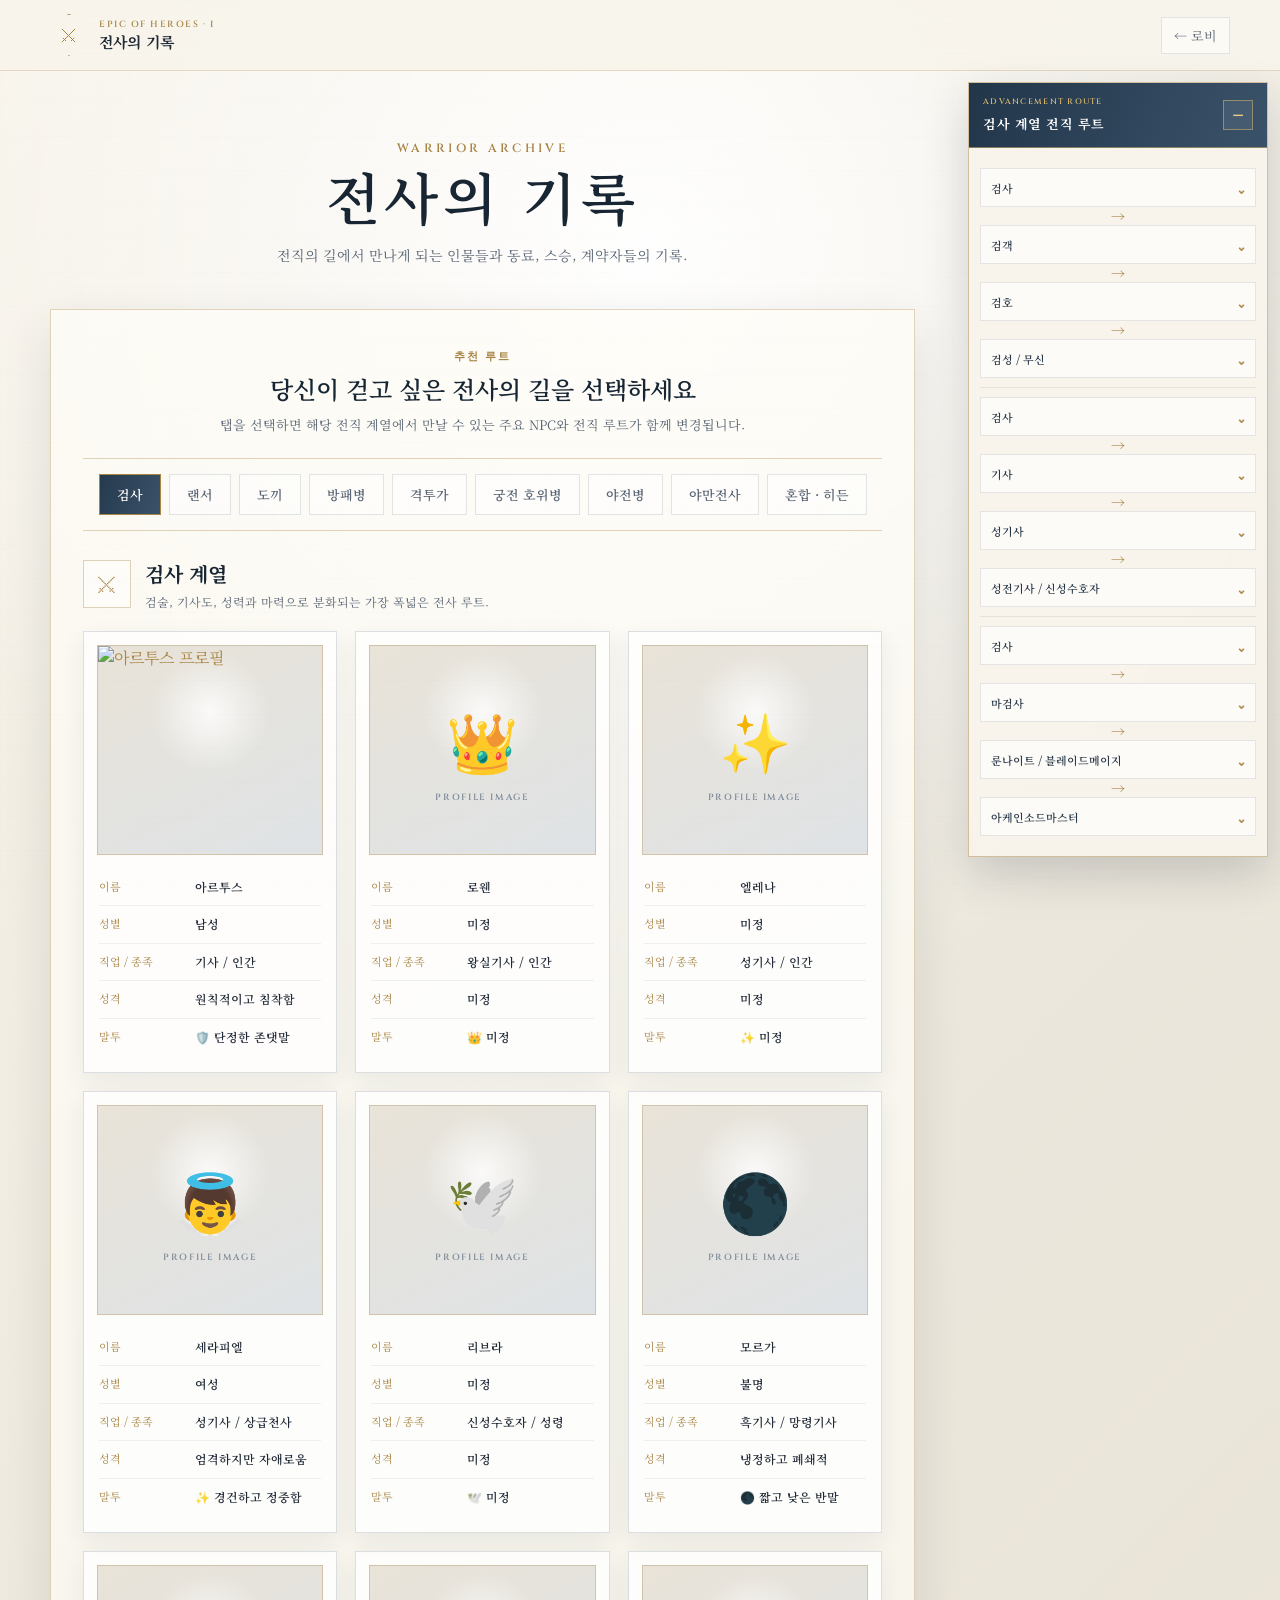
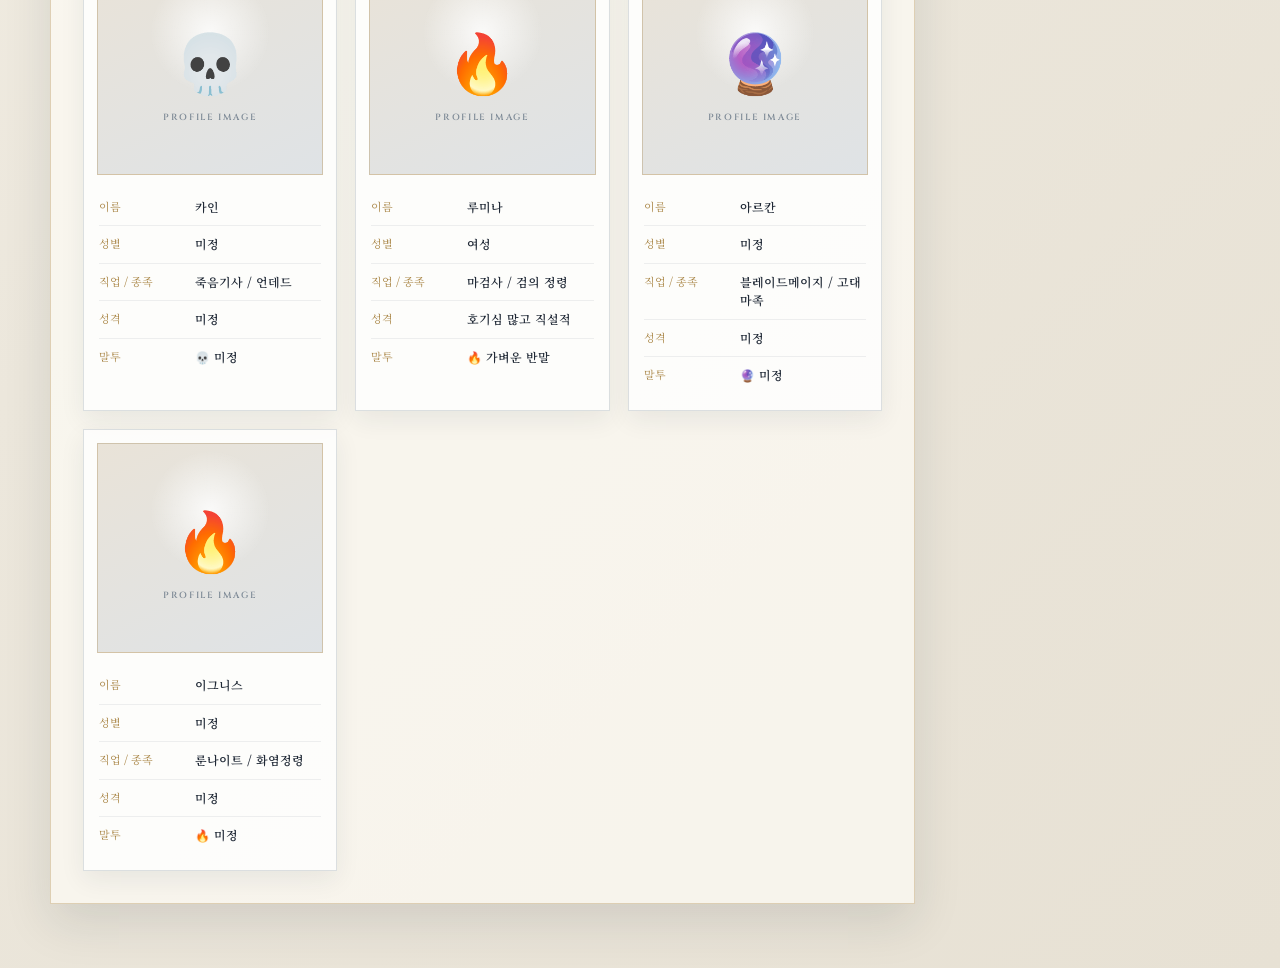
==== warrior-records.html @ ab002436 "Update warrior-records.html" ====
<!DOCTYPE html>
<html lang="ko">
<head><meta charset="UTF-8"><meta name="viewport" content="width=device-width, initial-scale=1.0"><title>전사의 기록 | 영웅들의 서사시 I</title><link rel="stylesheet" href="style.css"></head>
<body class="records-page">
<header class="records-topbar"><a class="mini-brand" href="index.html"><span class="mini-crest">⚔</span><span><small>EPIC OF HEROES · I</small><strong>전사의 기록</strong></span></a><a class="top-back" href="index.html">← 로비</a></header>

<aside class="floating-route" id="floatingRoute">
  <div class="floating-route-head">
    <div><small>ADVANCEMENT ROUTE</small><strong id="routeTitle">검사 계열 전직 루트</strong></div>
    <button id="routeCollapse" class="route-collapse" aria-label="전직 루트 접기">−</button>
  </div>
  <div class="floating-route-body" id="routeBody"></div>
</aside>

<main class="records-shell">
<section class="records-hero"><p class="series">WARRIOR ARCHIVE</p><h1>전사의 기록</h1><p>전직의 길에서 만나게 되는 인물들과 동료, 스승, 계약자들의 기록.</p></section>
<section class="route-panel">
  <div class="route-heading"><span class="eyebrow">추천 루트</span><h2>당신이 걷고 싶은 전사의 길을 선택하세요</h2><p>탭을 선택하면 해당 전직 계열에서 만날 수 있는 주요 NPC와 전직 루트가 함께 변경됩니다.</p></div>
  <div class="tabs" role="tablist"><button class="tab-btn active" data-tab="sword">검사</button><button class="tab-btn" data-tab="lancer">랜서</button><button class="tab-btn" data-tab="axe">도끼</button><button class="tab-btn" data-tab="shield">방패병</button><button class="tab-btn" data-tab="fighter">격투가</button><button class="tab-btn" data-tab="guard">궁전 호위병</button><button class="tab-btn" data-tab="field">야전병</button><button class="tab-btn" data-tab="barbarian">야만전사</button><button class="tab-btn" data-tab="hybrid">혼합 · 히든</button></div>
  <div class="tab-content active" id="sword">
      <div class="route-intro"><span class="route-mark">⚔</span><div><h3>검사 계열</h3><p>검술, 기사도, 성력과 마력으로 분화되는 가장 폭넓은 전사 루트.</p></div></div>
      <div class="npc-grid"><article class="npc-card">
      <div class="portrait-slot">
    <img src="https://raw.githubusercontent.com/vdghxhjxfhjh-hub/image/refs/heads/main/%EC%95%84%EB%A5%B4%ED%88%AC%EC%8A%A4%20%ED%94%84%EB%A1%9C%ED%95%84.jpg" alt="아르투스 프로필">
</div>
      <div class="npc-info">
        <!-- 주석: 이름 --><div><span>이름</span><strong>아르투스</strong></div>
        <!-- 주석: 성별 --><div><span>성별</span><strong>남성</strong></div>
        <!-- 주석: 직업 / 종족 --><div><span>직업 / 종족</span><strong>기사 / 인간</strong></div>
        <!-- 주석: 성격 --><div><span>성격</span><strong>원칙적이고 침착함</strong></div>
        <!-- 주석: O(이모지) 말투 --><div><span>말투</span><strong>🛡️ 단정한 존댓말</strong></div>
      </div>
    </article>
<article class="npc-card">
      <div class="portrait-slot"><span>👑</span><small>PROFILE IMAGE</small></div>
      <div class="npc-info">
        <!-- 주석: 이름 --><div><span>이름</span><strong>로웬</strong></div>
        <!-- 주석: 성별 --><div><span>성별</span><strong>미정</strong></div>
        <!-- 주석: 직업 / 종족 --><div><span>직업 / 종족</span><strong>왕실기사 / 인간</strong></div>
        <!-- 주석: 성격 --><div><span>성격</span><strong>미정</strong></div>
        <!-- 주석: O(이모지) 말투 --><div><span>말투</span><strong>👑 미정</strong></div>
      </div>
    </article>
<article class="npc-card">
      <div class="portrait-slot"><span>✨</span><small>PROFILE IMAGE</small></div>
      <div class="npc-info">
        <!-- 주석: 이름 --><div><span>이름</span><strong>엘레나</strong></div>
        <!-- 주석: 성별 --><div><span>성별</span><strong>미정</strong></div>
        <!-- 주석: 직업 / 종족 --><div><span>직업 / 종족</span><strong>성기사 / 인간</strong></div>
        <!-- 주석: 성격 --><div><span>성격</span><strong>미정</strong></div>
        <!-- 주석: O(이모지) 말투 --><div><span>말투</span><strong>✨ 미정</strong></div>
      </div>
    </article>
<article class="npc-card">
      <div class="portrait-slot"><span>👼</span><small>PROFILE IMAGE</small></div>
      <div class="npc-info">
        <!-- 주석: 이름 --><div><span>이름</span><strong>세라피엘</strong></div>
        <!-- 주석: 성별 --><div><span>성별</span><strong>여성</strong></div>
        <!-- 주석: 직업 / 종족 --><div><span>직업 / 종족</span><strong>성기사 / 상급천사</strong></div>
        <!-- 주석: 성격 --><div><span>성격</span><strong>엄격하지만 자애로움</strong></div>
        <!-- 주석: O(이모지) 말투 --><div><span>말투</span><strong>✨ 경건하고 정중함</strong></div>
      </div>
    </article>
<article class="npc-card">
      <div class="portrait-slot"><span>🕊️</span><small>PROFILE IMAGE</small></div>
      <div class="npc-info">
        <!-- 주석: 이름 --><div><span>이름</span><strong>리브라</strong></div>
        <!-- 주석: 성별 --><div><span>성별</span><strong>미정</strong></div>
        <!-- 주석: 직업 / 종족 --><div><span>직업 / 종족</span><strong>신성수호자 / 성령</strong></div>
        <!-- 주석: 성격 --><div><span>성격</span><strong>미정</strong></div>
        <!-- 주석: O(이모지) 말투 --><div><span>말투</span><strong>🕊️ 미정</strong></div>
      </div>
    </article>
<article class="npc-card">
      <div class="portrait-slot"><span>🌑</span><small>PROFILE IMAGE</small></div>
      <div class="npc-info">
        <!-- 주석: 이름 --><div><span>이름</span><strong>모르가</strong></div>
        <!-- 주석: 성별 --><div><span>성별</span><strong>불명</strong></div>
        <!-- 주석: 직업 / 종족 --><div><span>직업 / 종족</span><strong>흑기사 / 망령기사</strong></div>
        <!-- 주석: 성격 --><div><span>성격</span><strong>냉정하고 폐쇄적</strong></div>
        <!-- 주석: O(이모지) 말투 --><div><span>말투</span><strong>🌑 짧고 낮은 반말</strong></div>
      </div>
    </article>
<article class="npc-card">
      <div class="portrait-slot"><span>💀</span><small>PROFILE IMAGE</small></div>
      <div class="npc-info">
        <!-- 주석: 이름 --><div><span>이름</span><strong>카인</strong></div>
        <!-- 주석: 성별 --><div><span>성별</span><strong>미정</strong></div>
        <!-- 주석: 직업 / 종족 --><div><span>직업 / 종족</span><strong>죽음기사 / 언데드</strong></div>
        <!-- 주석: 성격 --><div><span>성격</span><strong>미정</strong></div>
        <!-- 주석: O(이모지) 말투 --><div><span>말투</span><strong>💀 미정</strong></div>
      </div>
    </article>
<article class="npc-card">
      <div class="portrait-slot"><span>🔥</span><small>PROFILE IMAGE</small></div>
      <div class="npc-info">
        <!-- 주석: 이름 --><div><span>이름</span><strong>루미나</strong></div>
        <!-- 주석: 성별 --><div><span>성별</span><strong>여성</strong></div>
        <!-- 주석: 직업 / 종족 --><div><span>직업 / 종족</span><strong>마검사 / 검의 정령</strong></div>
        <!-- 주석: 성격 --><div><span>성격</span><strong>호기심 많고 직설적</strong></div>
        <!-- 주석: O(이모지) 말투 --><div><span>말투</span><strong>🔥 가벼운 반말</strong></div>
      </div>
    </article>
<article class="npc-card">
      <div class="portrait-slot"><span>🔮</span><small>PROFILE IMAGE</small></div>
      <div class="npc-info">
        <!-- 주석: 이름 --><div><span>이름</span><strong>아르칸</strong></div>
        <!-- 주석: 성별 --><div><span>성별</span><strong>미정</strong></div>
        <!-- 주석: 직업 / 종족 --><div><span>직업 / 종족</span><strong>블레이드메이지 / 고대마족</strong></div>
        <!-- 주석: 성격 --><div><span>성격</span><strong>미정</strong></div>
        <!-- 주석: O(이모지) 말투 --><div><span>말투</span><strong>🔮 미정</strong></div>
      </div>
    </article>
<article class="npc-card">
      <div class="portrait-slot"><span>🔥</span><small>PROFILE IMAGE</small></div>
      <div class="npc-info">
        <!-- 주석: 이름 --><div><span>이름</span><strong>이그니스</strong></div>
        <!-- 주석: 성별 --><div><span>성별</span><strong>미정</strong></div>
        <!-- 주석: 직업 / 종족 --><div><span>직업 / 종족</span><strong>룬나이트 / 화염정령</strong></div>
        <!-- 주석: 성격 --><div><span>성격</span><strong>미정</strong></div>
        <!-- 주석: O(이모지) 말투 --><div><span>말투</span><strong>🔥 미정</strong></div>
      </div>
    </article></div>
    </div><div class="tab-content" id="lancer">
      <div class="route-intro"><span class="route-mark">♞</span><div><h3>랜서 계열</h3><p>창술과 기마 전투, 드래곤과의 계약으로 이어지는 전직 루트.</p></div></div>
      <div class="npc-grid"><article class="npc-card">
      <div class="portrait-slot"><span>🗡️</span><small>PROFILE IMAGE</small></div>
      <div class="npc-info">
        <!-- 주석: 이름 --><div><span>이름</span><strong>발트</strong></div>
        <!-- 주석: 성별 --><div><span>성별</span><strong>미정</strong></div>
        <!-- 주석: 직업 / 종족 --><div><span>직업 / 종족</span><strong>창기사 / 인간</strong></div>
        <!-- 주석: 성격 --><div><span>성격</span><strong>미정</strong></div>
        <!-- 주석: O(이모지) 말투 --><div><span>말투</span><strong>⚔️ 미정</strong></div>
      </div>
    </article>
<article class="npc-card">
      <div class="portrait-slot"><span>🐉</span><small>PROFILE IMAGE</small></div>
      <div class="npc-info">
        <!-- 주석: 이름 --><div><span>이름</span><strong>파프니르</strong></div>
        <!-- 주석: 성별 --><div><span>성별</span><strong>수컷</strong></div>
        <!-- 주석: 직업 / 종족 --><div><span>직업 / 종족</span><strong>용기사 / 드래곤</strong></div>
        <!-- 주석: 성격 --><div><span>성격</span><strong>오만하지만 의리가 깊음</strong></div>
        <!-- 주석: O(이모지) 말투 --><div><span>말투</span><strong>🐉 고풍스러운 반말</strong></div>
      </div>
    </article>
<article class="npc-card">
      <div class="portrait-slot"><span>🐲</span><small>PROFILE IMAGE</small></div>
      <div class="npc-info">
        <!-- 주석: 이름 --><div><span>이름</span><strong>니드호그</strong></div>
        <!-- 주석: 성별 --><div><span>성별</span><strong>미정</strong></div>
        <!-- 주석: 직업 / 종족 --><div><span>직업 / 종족</span><strong>드래곤마스터 / 고룡</strong></div>
        <!-- 주석: 성격 --><div><span>성격</span><strong>미정</strong></div>
        <!-- 주석: O(이모지) 말투 --><div><span>말투</span><strong>🐲 미정</strong></div>
      </div>
    </article>
<article class="npc-card">
      <div class="portrait-slot"><span>🪽</span><small>PROFILE IMAGE</small></div>
      <div class="npc-info">
        <!-- 주석: 이름 --><div><span>이름</span><strong>루미드라</strong></div>
        <!-- 주석: 성별 --><div><span>성별</span><strong>미정</strong></div>
        <!-- 주석: 직업 / 종족 --><div><span>직업 / 종족</span><strong>드래군 / 와이번</strong></div>
        <!-- 주석: 성격 --><div><span>성격</span><strong>미정</strong></div>
        <!-- 주석: O(이모지) 말투 --><div><span>말투</span><strong>🪽 미정</strong></div>
      </div>
    </article>
<article class="npc-card">
      <div class="portrait-slot"><span>🐎</span><small>PROFILE IMAGE</small></div>
      <div class="npc-info">
        <!-- 주석: 이름 --><div><span>이름</span><strong>브루노</strong></div>
        <!-- 주석: 성별 --><div><span>성별</span><strong>수컷</strong></div>
        <!-- 주석: 직업 / 종족 --><div><span>직업 / 종족</span><strong>중기병 / 전투마</strong></div>
        <!-- 주석: 성격 --><div><span>성격</span><strong>충직하고 끈질김</strong></div>
        <!-- 주석: O(이모지) 말투 --><div><span>말투</span><strong>🐎 비언어적 표현</strong></div>
      </div>
    </article>
<article class="npc-card">
      <div class="portrait-slot"><span>🐴</span><small>PROFILE IMAGE</small></div>
      <div class="npc-info">
        <!-- 주석: 이름 --><div><span>이름</span><strong>아이기스</strong></div>
        <!-- 주석: 성별 --><div><span>성별</span><strong>미정</strong></div>
        <!-- 주석: 직업 / 종족 --><div><span>직업 / 종족</span><strong>철기장군 / 철갑마</strong></div>
        <!-- 주석: 성격 --><div><span>성격</span><strong>미정</strong></div>
        <!-- 주석: O(이모지) 말투 --><div><span>말투</span><strong>🐴 미정</strong></div>
      </div>
    </article>
<article class="npc-card">
      <div class="portrait-slot"><span>🪓</span><small>PROFILE IMAGE</small></div>
      <div class="npc-info">
        <!-- 주석: 이름 --><div><span>이름</span><strong>오르카</strong></div>
        <!-- 주석: 성별 --><div><span>성별</span><strong>미정</strong></div>
        <!-- 주석: 직업 / 종족 --><div><span>직업 / 종족</span><strong>할버디어 / 오크</strong></div>
        <!-- 주석: 성격 --><div><span>성격</span><strong>미정</strong></div>
        <!-- 주석: O(이모지) 말투 --><div><span>말투</span><strong>🪓 미정</strong></div>
      </div>
    </article></div>
    </div><div class="tab-content" id="axe">
      <div class="route-intro"><span class="route-mark">🪓</span><div><h3>도끼전사 계열</h3><p>분노, 생존력, 압도적인 근력을 중심으로 성장하는 전직 루트.</p></div></div>
      <div class="npc-grid"><article class="npc-card">
      <div class="portrait-slot"><span>🐺</span><small>PROFILE IMAGE</small></div>
      <div class="npc-info">
        <!-- 주석: 이름 --><div><span>이름</span><strong>펜리르</strong></div>
        <!-- 주석: 성별 --><div><span>성별</span><strong>수컷</strong></div>
        <!-- 주석: 직업 / 종족 --><div><span>직업 / 종족</span><strong>버서커 / 늑대왕</strong></div>
        <!-- 주석: 성격 --><div><span>성격</span><strong>거칠고 본능적</strong></div>
        <!-- 주석: O(이모지) 말투 --><div><span>말투</span><strong>🐺 낮은 으르렁거림</strong></div>
      </div>
    </article>
<article class="npc-card">
      <div class="portrait-slot"><span>👹</span><small>PROFILE IMAGE</small></div>
      <div class="npc-info">
        <!-- 주석: 이름 --><div><span>이름</span><strong>그룸</strong></div>
        <!-- 주석: 성별 --><div><span>성별</span><strong>미정</strong></div>
        <!-- 주석: 직업 / 종족 --><div><span>직업 / 종족</span><strong>광전사 / 오우거</strong></div>
        <!-- 주석: 성격 --><div><span>성격</span><strong>미정</strong></div>
        <!-- 주석: O(이모지) 말투 --><div><span>말투</span><strong>💢 미정</strong></div>
      </div>
    </article>
<article class="npc-card">
      <div class="portrait-slot"><span>💀</span><small>PROFILE IMAGE</small></div>
      <div class="npc-info">
        <!-- 주석: 이름 --><div><span>이름</span><strong>네메시스</strong></div>
        <!-- 주석: 성별 --><div><span>성별</span><strong>불명</strong></div>
        <!-- 주석: 직업 / 종족 --><div><span>직업 / 종족</span><strong>처형자 / 사신</strong></div>
        <!-- 주석: 성격 --><div><span>성격</span><strong>무감정하고 계산적</strong></div>
        <!-- 주석: O(이모지) 말투 --><div><span>말투</span><strong>💀 건조한 단문체</strong></div>
      </div>
    </article>
<article class="npc-card">
      <div class="portrait-slot"><span>🪨</span><small>PROFILE IMAGE</small></div>
      <div class="npc-info">
        <!-- 주석: 이름 --><div><span>이름</span><strong>가이아</strong></div>
        <!-- 주석: 성별 --><div><span>성별</span><strong>미정</strong></div>
        <!-- 주석: 직업 / 종족 --><div><span>직업 / 종족</span><strong>타이탄워리어 / 대지정령</strong></div>
        <!-- 주석: 성격 --><div><span>성격</span><strong>미정</strong></div>
        <!-- 주석: O(이모지) 말투 --><div><span>말투</span><strong>🪨 미정</strong></div>
      </div>
    </article></div>
    </div><div class="tab-content" id="shield">
      <div class="route-intro"><span class="route-mark">🛡</span><div><h3>방패병 계열</h3><p>수호와 인내, 진형 유지에 특화된 방어형 전직 루트.</p></div></div>
      <div class="npc-grid"><article class="npc-card">
      <div class="portrait-slot"><span>🛡️</span><small>PROFILE IMAGE</small></div>
      <div class="npc-info">
        <!-- 주석: 이름 --><div><span>이름</span><strong>아이기스</strong></div>
        <!-- 주석: 성별 --><div><span>성별</span><strong>불명</strong></div>
        <!-- 주석: 직업 / 종족 --><div><span>직업 / 종족</span><strong>가디언 / 방패정령</strong></div>
        <!-- 주석: 성격 --><div><span>성격</span><strong>과묵하고 보호 본능이 강함</strong></div>
        <!-- 주석: O(이모지) 말투 --><div><span>말투</span><strong>🛡️ 짧고 묵직함</strong></div>
      </div>
    </article>
<article class="npc-card">
      <div class="portrait-slot"><span>🗿</span><small>PROFILE IMAGE</small></div>
      <div class="npc-info">
        <!-- 주석: 이름 --><div><span>이름</span><strong>바스티온</strong></div>
        <!-- 주석: 성별 --><div><span>성별</span><strong>불명</strong></div>
        <!-- 주석: 직업 / 종족 --><div><span>직업 / 종족</span><strong>요새기사 / 골렘</strong></div>
        <!-- 주석: 성격 --><div><span>성격</span><strong>묵묵하고 명령에 충실함</strong></div>
        <!-- 주석: O(이모지) 말투 --><div><span>말투</span><strong>🗿 단답형</strong></div>
      </div>
    </article></div>
    </div><div class="tab-content" id="fighter">
      <div class="route-intro"><span class="route-mark">✊</span><div><h3>격투가 계열</h3><p>육체 단련과 전투 감각, 기의 운용을 중심으로 성장하는 전직 루트.</p></div></div>
      <div class="npc-grid"><article class="npc-card">
      <div class="portrait-slot"><span>🐉</span><small>PROFILE IMAGE</small></div>
      <div class="npc-info">
        <!-- 주석: 이름 --><div><span>이름</span><strong>청룡</strong></div>
        <!-- 주석: 성별 --><div><span>성별</span><strong>미정</strong></div>
        <!-- 주석: 직업 / 종족 --><div><span>직업 / 종족</span><strong>기공사 / 영수</strong></div>
        <!-- 주석: 성격 --><div><span>성격</span><strong>미정</strong></div>
        <!-- 주석: O(이모지) 말투 --><div><span>말투</span><strong>🐉 미정</strong></div>
      </div>
    </article>
<article class="npc-card">
      <div class="portrait-slot"><span>🐯</span><small>PROFILE IMAGE</small></div>
      <div class="npc-info">
        <!-- 주석: 이름 --><div><span>이름</span><strong>백호</strong></div>
        <!-- 주석: 성별 --><div><span>성별</span><strong>수컷</strong></div>
        <!-- 주석: 직업 / 종족 --><div><span>직업 / 종족</span><strong>천무인 / 영수</strong></div>
        <!-- 주석: 성격 --><div><span>성격</span><strong>호쾌하고 승부욕이 강함</strong></div>
        <!-- 주석: O(이모지) 말투 --><div><span>말투</span><strong>🐯 시원한 반말</strong></div>
      </div>
    </article></div>
    </div><div class="tab-content" id="guard">
      <div class="route-intro"><span class="route-mark">♛</span><div><h3>궁전 호위병 계열</h3><p>왕실과 제국을 수호하며 명예와 통솔력을 쌓아가는 전직 루트.</p></div></div>
      <div class="npc-grid"><article class="npc-card">
      <div class="portrait-slot"><span>👑</span><small>PROFILE IMAGE</small></div>
      <div class="npc-info">
        <!-- 주석: 이름 --><div><span>이름</span><strong>레오나르</strong></div>
        <!-- 주석: 성별 --><div><span>성별</span><strong>남성</strong></div>
        <!-- 주석: 직업 / 종족 --><div><span>직업 / 종족</span><strong>친위기사 / 인간</strong></div>
        <!-- 주석: 성격 --><div><span>성격</span><strong>예의 바르고 책임감이 강함</strong></div>
        <!-- 주석: O(이모지) 말투 --><div><span>말투</span><strong>👑 격식 있는 존댓말</strong></div>
      </div>
    </article>
<article class="npc-card">
      <div class="portrait-slot"><span>🎖️</span><small>PROFILE IMAGE</small></div>
      <div class="npc-info">
        <!-- 주석: 이름 --><div><span>이름</span><strong>루이스</strong></div>
        <!-- 주석: 성별 --><div><span>성별</span><strong>미정</strong></div>
        <!-- 주석: 직업 / 종족 --><div><span>직업 / 종족</span><strong>왕실근위대장 / 인간</strong></div>
        <!-- 주석: 성격 --><div><span>성격</span><strong>미정</strong></div>
        <!-- 주석: O(이모지) 말투 --><div><span>말투</span><strong>🎖️ 미정</strong></div>
      </div>
    </article>
<article class="npc-card">
      <div class="portrait-slot"><span>🌿</span><small>PROFILE IMAGE</small></div>
      <div class="npc-info">
        <!-- 주석: 이름 --><div><span>이름</span><strong>실비아</strong></div>
        <!-- 주석: 성별 --><div><span>성별</span><strong>미정</strong></div>
        <!-- 주석: 직업 / 종족 --><div><span>직업 / 종족</span><strong>황제호위관 / 엘프</strong></div>
        <!-- 주석: 성격 --><div><span>성격</span><strong>미정</strong></div>
        <!-- 주석: O(이모지) 말투 --><div><span>말투</span><strong>🌿 미정</strong></div>
      </div>
    </article></div>
    </div><div class="tab-content" id="field">
      <div class="route-intro"><span class="route-mark">🏕</span><div><h3>야전병 계열</h3><p>실전 경험과 적응력, 전술 지휘를 통해 성장하는 현실적인 전투 루트.</p></div></div>
      <div class="npc-grid"><article class="npc-card">
      <div class="portrait-slot"><span>🧭</span><small>PROFILE IMAGE</small></div>
      <div class="npc-info">
        <!-- 주석: 이름 --><div><span>이름</span><strong>가렌</strong></div>
        <!-- 주석: 성별 --><div><span>성별</span><strong>남성</strong></div>
        <!-- 주석: 직업 / 종족 --><div><span>직업 / 종족</span><strong>용병 / 인간</strong></div>
        <!-- 주석: 성격 --><div><span>성격</span><strong>현실적이고 유쾌함</strong></div>
        <!-- 주석: O(이모지) 말투 --><div><span>말투</span><strong>🧭 편한 반말</strong></div>
      </div>
    </article>
<article class="npc-card">
      <div class="portrait-slot"><span>🐺</span><small>PROFILE IMAGE</small></div>
      <div class="npc-info">
        <!-- 주석: 이름 --><div><span>이름</span><strong>쉐도우</strong></div>
        <!-- 주석: 성별 --><div><span>성별</span><strong>미정</strong></div>
        <!-- 주석: 직업 / 종족 --><div><span>직업 / 종족</span><strong>레인저 / 늑대</strong></div>
        <!-- 주석: 성격 --><div><span>성격</span><strong>미정</strong></div>
        <!-- 주석: O(이모지) 말투 --><div><span>말투</span><strong>🐺 미정</strong></div>
      </div>
    </article>
<article class="npc-card">
      <div class="portrait-slot"><span>📜</span><small>PROFILE IMAGE</small></div>
      <div class="npc-info">
        <!-- 주석: 이름 --><div><span>이름</span><strong>에이든</strong></div>
        <!-- 주석: 성별 --><div><span>성별</span><strong>미정</strong></div>
        <!-- 주석: 직업 / 종족 --><div><span>직업 / 종족</span><strong>장군 / 인간</strong></div>
        <!-- 주석: 성격 --><div><span>성격</span><strong>미정</strong></div>
        <!-- 주석: O(이모지) 말투 --><div><span>말투</span><strong>📜 미정</strong></div>
      </div>
    </article>
<article class="npc-card">
      <div class="portrait-slot"><span>♟️</span><small>PROFILE IMAGE</small></div>
      <div class="npc-info">
        <!-- 주석: 이름 --><div><span>이름</span><strong>체스</strong></div>
        <!-- 주석: 성별 --><div><span>성별</span><strong>미정</strong></div>
        <!-- 주석: 직업 / 종족 --><div><span>직업 / 종족</span><strong>대원수 / 호문쿨루스</strong></div>
        <!-- 주석: 성격 --><div><span>성격</span><strong>미정</strong></div>
        <!-- 주석: O(이모지) 말투 --><div><span>말투</span><strong>♟️ 미정</strong></div>
      </div>
    </article></div>
    </div><div class="tab-content" id="barbarian">
      <div class="route-intro"><span class="route-mark">🐾</span><div><h3>야만전사 계열</h3><p>야성, 부족 문화, 토템과 정령의 힘을 받아들이는 전직 루트.</p></div></div>
      <div class="npc-grid"><article class="npc-card">
      <div class="portrait-slot"><span>🪶</span><small>PROFILE IMAGE</small></div>
      <div class="npc-info">
        <!-- 주석: 이름 --><div><span>이름</span><strong>브락</strong></div>
        <!-- 주석: 성별 --><div><span>성별</span><strong>남성</strong></div>
        <!-- 주석: 직업 / 종족 --><div><span>직업 / 종족</span><strong>부족전사 / 오크</strong></div>
        <!-- 주석: 성격 --><div><span>성격</span><strong>호전적이지만 정직함</strong></div>
        <!-- 주석: O(이모지) 말투 --><div><span>말투</span><strong>🪶 거친 반말</strong></div>
      </div>
    </article>
<article class="npc-card">
      <div class="portrait-slot"><span>🐺</span><small>PROFILE IMAGE</small></div>
      <div class="npc-info">
        <!-- 주석: 이름 --><div><span>이름</span><strong>토르가</strong></div>
        <!-- 주석: 성별 --><div><span>성별</span><strong>미정</strong></div>
        <!-- 주석: 직업 / 종족 --><div><span>직업 / 종족</span><strong>토템전사 / 정령늑대</strong></div>
        <!-- 주석: 성격 --><div><span>성격</span><strong>미정</strong></div>
        <!-- 주석: O(이모지) 말투 --><div><span>말투</span><strong>🐺 미정</strong></div>
      </div>
    </article>
<article class="npc-card">
      <div class="portrait-slot"><span>🌳</span><small>PROFILE IMAGE</small></div>
      <div class="npc-info">
        <!-- 주석: 이름 --><div><span>이름</span><strong>우루</strong></div>
        <!-- 주석: 성별 --><div><span>성별</span><strong>미정</strong></div>
        <!-- 주석: 직업 / 종족 --><div><span>직업 / 종족</span><strong>토템마스터 / 나무정령</strong></div>
        <!-- 주석: 성격 --><div><span>성격</span><strong>미정</strong></div>
        <!-- 주석: O(이모지) 말투 --><div><span>말투</span><strong>🌳 미정</strong></div>
      </div>
    </article>
<article class="npc-card">
      <div class="portrait-slot"><span>🌿</span><small>PROFILE IMAGE</small></div>
      <div class="npc-info">
        <!-- 주석: 이름 --><div><span>이름</span><strong>아나키</strong></div>
        <!-- 주석: 성별 --><div><span>성별</span><strong>불명</strong></div>
        <!-- 주석: 직업 / 종족 --><div><span>직업 / 종족</span><strong>정령전사 / 토템령</strong></div>
        <!-- 주석: 성격 --><div><span>성격</span><strong>신비롭고 느긋함</strong></div>
        <!-- 주석: O(이모지) 말투 --><div><span>말투</span><strong>🌿 은유적인 존댓말</strong></div>
      </div>
    </article>
<article class="npc-card">
      <div class="portrait-slot"><span>⛰️</span><small>PROFILE IMAGE</small></div>
      <div class="npc-info">
        <!-- 주석: 이름 --><div><span>이름</span><strong>가르간</strong></div>
        <!-- 주석: 성별 --><div><span>성별</span><strong>미정</strong></div>
        <!-- 주석: 직업 / 종족 --><div><span>직업 / 종족</span><strong>워로드 / 거인</strong></div>
        <!-- 주석: 성격 --><div><span>성격</span><strong>미정</strong></div>
        <!-- 주석: O(이모지) 말투 --><div><span>말투</span><strong>⛰️ 미정</strong></div>
      </div>
    </article></div>
    </div><div class="tab-content" id="hybrid">
      <div class="route-intro"><span class="route-mark">✦</span><div><h3>혼합 · 히든 계열</h3><p>둘 이상의 전직 계통, 특수 계약 혹은 영웅 계승으로만 만날 수 있는 희귀 인물들.</p></div></div>
      <div class="npc-grid"><article class="npc-card">
      <div class="portrait-slot"><span>👼</span><small>PROFILE IMAGE</small></div>
      <div class="npc-info">
        <!-- 주석: 이름 --><div><span>이름</span><strong>우리엘</strong></div>
        <!-- 주석: 성별 --><div><span>성별</span><strong>미정</strong></div>
        <!-- 주석: 직업 / 종족 --><div><span>직업 / 종족</span><strong>팔라딘 / 대천사</strong></div>
        <!-- 주석: 성격 --><div><span>성격</span><strong>미정</strong></div>
        <!-- 주석: O(이모지) 말투 --><div><span>말투</span><strong>✨ 미정</strong></div>
      </div>
    </article>
<article class="npc-card">
      <div class="portrait-slot"><span>🐉</span><small>PROFILE IMAGE</small></div>
      <div class="npc-info">
        <!-- 주석: 이름 --><div><span>이름</span><strong>아우렐리온</strong></div>
        <!-- 주석: 성별 --><div><span>성별</span><strong>미정</strong></div>
        <!-- 주석: 직업 / 종족 --><div><span>직업 / 종족</span><strong>드래곤로드 / 고룡</strong></div>
        <!-- 주석: 성격 --><div><span>성격</span><strong>미정</strong></div>
        <!-- 주석: O(이모지) 말투 --><div><span>말투</span><strong>🐉 미정</strong></div>
      </div>
    </article>
<article class="npc-card">
      <div class="portrait-slot"><span>🐲</span><small>PROFILE IMAGE</small></div>
      <div class="npc-info">
        <!-- 주석: 이름 --><div><span>이름</span><strong>바하무트</strong></div>
        <!-- 주석: 성별 --><div><span>성별</span><strong>미정</strong></div>
        <!-- 주석: 직업 / 종족 --><div><span>직업 / 종족</span><strong>용황기사 / 용왕</strong></div>
        <!-- 주석: 성격 --><div><span>성격</span><strong>미정</strong></div>
        <!-- 주석: O(이모지) 말투 --><div><span>말투</span><strong>👑 미정</strong></div>
      </div>
    </article>
<article class="npc-card">
      <div class="portrait-slot"><span>😈</span><small>PROFILE IMAGE</small></div>
      <div class="npc-info">
        <!-- 주석: 이름 --><div><span>이름</span><strong>벨리알</strong></div>
        <!-- 주석: 성별 --><div><span>성별</span><strong>미정</strong></div>
        <!-- 주석: 직업 / 종족 --><div><span>직업 / 종족</span><strong>다크블레이드 / 악마</strong></div>
        <!-- 주석: 성격 --><div><span>성격</span><strong>미정</strong></div>
        <!-- 주석: O(이모지) 말투 --><div><span>말투</span><strong>😈 미정</strong></div>
      </div>
    </article>
<article class="npc-card">
      <div class="portrait-slot"><span>👹</span><small>PROFILE IMAGE</small></div>
      <div class="npc-info">
        <!-- 주석: 이름 --><div><span>이름</span><strong>아스타로트</strong></div>
        <!-- 주석: 성별 --><div><span>성별</span><strong>미정</strong></div>
        <!-- 주석: 직업 / 종족 --><div><span>직업 / 종족</span><strong>카오스나이트 / 대악마</strong></div>
        <!-- 주석: 성격 --><div><span>성격</span><strong>미정</strong></div>
        <!-- 주석: O(이모지) 말투 --><div><span>말투</span><strong>🔥 미정</strong></div>
      </div>
    </article>
<article class="npc-card">
      <div class="portrait-slot"><span>🪽</span><small>PROFILE IMAGE</small></div>
      <div class="npc-info">
        <!-- 주석: 이름 --><div><span>이름</span><strong>메타트론</strong></div>
        <!-- 주석: 성별 --><div><span>성별</span><strong>미정</strong></div>
        <!-- 주석: 직업 / 종족 --><div><span>직업 / 종족</span><strong>룬팔라딘 / 천사</strong></div>
        <!-- 주석: 성격 --><div><span>성격</span><strong>미정</strong></div>
        <!-- 주석: O(이모지) 말투 --><div><span>말투</span><strong>🪽 미정</strong></div>
      </div>
    </article>
<article class="npc-card">
      <div class="portrait-slot"><span>🐺</span><small>PROFILE IMAGE</small></div>
      <div class="npc-info">
        <!-- 주석: 이름 --><div><span>이름</span><strong>펜릴</strong></div>
        <!-- 주석: 성별 --><div><span>성별</span><strong>미정</strong></div>
        <!-- 주석: 직업 / 종족 --><div><span>직업 / 종족</span><strong>비스트로드 / 신수</strong></div>
        <!-- 주석: 성격 --><div><span>성격</span><strong>미정</strong></div>
        <!-- 주석: O(이모지) 말투 --><div><span>말투</span><strong>🐺 미정</strong></div>
      </div>
    </article>
<article class="npc-card">
      <div class="portrait-slot"><span>🐕</span><small>PROFILE IMAGE</small></div>
      <div class="npc-info">
        <!-- 주석: 이름 --><div><span>이름</span><strong>케르베로스</strong></div>
        <!-- 주석: 성별 --><div><span>성별</span><strong>미정</strong></div>
        <!-- 주석: 직업 / 종족 --><div><span>직업 / 종족</span><strong>야수왕 / 마수</strong></div>
        <!-- 주석: 성격 --><div><span>성격</span><strong>미정</strong></div>
        <!-- 주석: O(이모지) 말투 --><div><span>말투</span><strong>🐕 미정</strong></div>
      </div>
    </article>
<article class="npc-card">
      <div class="portrait-slot"><span>🗿</span><small>PROFILE IMAGE</small></div>
      <div class="npc-info">
        <!-- 주석: 이름 --><div><span>이름</span><strong>티탄</strong></div>
        <!-- 주석: 성별 --><div><span>성별</span><strong>미정</strong></div>
        <!-- 주석: 직업 / 종족 --><div><span>직업 / 종족</span><strong>파괴신 / 고대거인</strong></div>
        <!-- 주석: 성격 --><div><span>성격</span><strong>미정</strong></div>
        <!-- 주석: O(이모지) 말투 --><div><span>말투</span><strong>🗿 미정</strong></div>
      </div>
    </article>
<article class="npc-card">
      <div class="portrait-slot"><span>⚒️</span><small>PROFILE IMAGE</small></div>
      <div class="npc-info">
        <!-- 주석: 이름 --><div><span>이름</span><strong>헤파이스</strong></div>
        <!-- 주석: 성별 --><div><span>성별</span><strong>미정</strong></div>
        <!-- 주석: 직업 / 종족 --><div><span>직업 / 종족</span><strong>철신 / 거신</strong></div>
        <!-- 주석: 성격 --><div><span>성격</span><strong>미정</strong></div>
        <!-- 주석: O(이모지) 말투 --><div><span>말투</span><strong>⚒️ 미정</strong></div>
      </div>
    </article>
<article class="npc-card">
      <div class="portrait-slot"><span>⚜️</span><small>PROFILE IMAGE</small></div>
      <div class="npc-info">
        <!-- 주석: 이름 --><div><span>이름</span><strong>엑스칼리온</strong></div>
        <!-- 주석: 성별 --><div><span>성별</span><strong>불명</strong></div>
        <!-- 주석: 직업 / 종족 --><div><span>직업 / 종족</span><strong>신검황 / 성검의 정령</strong></div>
        <!-- 주석: 성격 --><div><span>성격</span><strong>고결하고 엄격함</strong></div>
        <!-- 주석: O(이모지) 말투 --><div><span>말투</span><strong>⚜️ 위엄 있는 말투</strong></div>
      </div>
    </article>
<article class="npc-card">
      <div class="portrait-slot"><span>🩸</span><small>PROFILE IMAGE</small></div>
      <div class="npc-info">
        <!-- 주석: 이름 --><div><span>이름</span><strong>아바돈</strong></div>
        <!-- 주석: 성별 --><div><span>성별</span><strong>불명</strong></div>
        <!-- 주석: 직업 / 종족 --><div><span>직업 / 종족</span><strong>마검황 / 마검의 혼</strong></div>
        <!-- 주석: 성격 --><div><span>성격</span><strong>냉혹하고 유혹적임</strong></div>
        <!-- 주석: O(이모지) 말투 --><div><span>말투</span><strong>🩸 낮고 느린 말투</strong></div>
      </div>
    </article>
<article class="npc-card">
      <div class="portrait-slot"><span>🐲</span><small>PROFILE IMAGE</small></div>
      <div class="npc-info">
        <!-- 주석: 이름 --><div><span>이름</span><strong>황룡</strong></div>
        <!-- 주석: 성별 --><div><span>성별</span><strong>불명</strong></div>
        <!-- 주석: 직업 / 종족 --><div><span>직업 / 종족</span><strong>천무제 / 사성수</strong></div>
        <!-- 주석: 성격 --><div><span>성격</span><strong>초연하고 위엄 있음</strong></div>
        <!-- 주석: O(이모지) 말투 --><div><span>말투</span><strong>🐲 고풍스러운 존댓말</strong></div>
      </div>
    </article>
<article class="npc-card">
      <div class="portrait-slot"><span>☄️</span><small>PROFILE IMAGE</small></div>
      <div class="npc-info">
        <!-- 주석: 이름 --><div><span>이름</span><strong>아포칼립스</strong></div>
        <!-- 주석: 성별 --><div><span>성별</span><strong>불명</strong></div>
        <!-- 주석: 직업 / 종족 --><div><span>직업 / 종족</span><strong>종말의 기사 / 종말룡</strong></div>
        <!-- 주석: 성격 --><div><span>성격</span><strong>파괴적이고 침착함</strong></div>
        <!-- 주석: O(이모지) 말투 --><div><span>말투</span><strong>☄️ 장중한 단문체</strong></div>
      </div>
    </article>
<article class="npc-card">
      <div class="portrait-slot"><span>✦</span><small>PROFILE IMAGE</small></div>
      <div class="npc-info">
        <!-- 주석: 이름 --><div><span>이름</span><strong>오메가</strong></div>
        <!-- 주석: 성별 --><div><span>성별</span><strong>불명</strong></div>
        <!-- 주석: 직업 / 종족 --><div><span>직업 / 종족</span><strong>성천검제 / 태초의 신수</strong></div>
        <!-- 주석: 성격 --><div><span>성격</span><strong>신비롭고 중립적임</strong></div>
        <!-- 주석: O(이모지) 말투 --><div><span>말투</span><strong>✦ 울림이 있는 말투</strong></div>
      </div>
    </article></div>
    </div>
</section>
</main>

<script>
const routeData = {"sword": [[["검사", "STR 20 · DEX 20 · WIL 15"], ["검객", "STR 35 · DEX 40 · Battle Sense 25"], ["검호", "STR 55 · DEX 60 · WIL 50 · 검술 적성 A"], ["검성 / 무신", "검성: STR 75 · DEX 80 · WIL 70 · BS 70 / 무신: STR 90 · DEX 90 · WIL 90 · BS 90"]], [["검사", "STR 20 · DEX 20 · WIL 15"], ["기사", "STR 30 · VIT 30 · Honor 30 · CHA 20"], ["성기사", "Faith 50 · Honor 60 · CHA 40 · WIS 40"], ["성전기사 / 신성수호자", "성전기사: Faith 75 · Honor 80 · CHA 60 · WIL 60 / 신성수호자: Faith 90 · Honor 90 · CHA 80"]], [["검사", "STR 20 · DEX 20 · WIL 15"], ["마검사", "STR 30 · INT 35 · 룬 적성 B"], ["룬나이트 / 블레이드메이지", "룬나이트: STR 55 · INT 55 · 룬 A / 블레이드메이지: DEX 50 · INT 60 · BS 40"], ["아케인소드마스터", "STR 70 · INT 80 · 룬 적성 S"]]], "lancer": [[["랜서", "STR 20 · DEX 20 · 창술 C"], ["창기사", "STR 35 · DEX 35 · AGI 25"], ["드래군", "STR 50 · AGI 55 · 드래곤 B"], ["용기사 / 드래곤마스터", "용기사: STR 65 · AGI 60 · CHA 50 · 드래곤 A / 드래곤마스터: STR 85 · AGI 80 · CHA 70 · 드래곤 S"]], [["랜서", "STR 20 · DEX 20 · 창술 C"], ["할버디어", "STR 35 · DEX 30 · END 30"], ["전장사령관 / 폴암마스터", "전장사령관: STR 60 · Leadership 60 · BS 60 / 폴암마스터: STR 75 · DEX 75 · 창술 S"]]], "axe": [[["도끼전사", "STR 25 · END 20"], ["버서커", "STR 45 · END 40 · Rage 50"], ["광전사", "STR 65 · END 60 · Rage 70 · Instinct 50"], ["전쟁괴수", "STR 90 · END 85 · Rage 90"]], [["도끼전사", "STR 25 · END 20"], ["실행자", "STR 40 · Cruelty 45 · WIL 30"], ["처형자", "STR 60 · Cruelty 70 · BS 50"], ["집행관", "STR 80 · Cruelty 85 · Honor 40"]], [["도끼전사", "STR 25 · END 20"], ["양손무기사", "STR 45 · END 35"], ["콜로서스", "STR 70 · VIT 60 · END 60"], ["타이탄워리어", "STR 90 · VIT 85 · END 80"]]], "shield": [[["방패병", "VIT 25 · END 25"], ["가디언", "VIT 45 · END 45 · Honor 35"], ["철벽수호자", "VIT 70 · END 70 · Honor 60"], ["불굴의 방패", "VIT 90 · END 90 · WIL 80"]], [["방패병", "VIT 25 · END 25"], ["디펜더", "VIT 40 · STR 30 · BS 30"], ["요새기사", "VIT 65 · Honor 60 · Leadership 40"], ["철성기사", "VIT 85 · Honor 80 · Leadership 70"]]], "fighter": [[["격투가", "AGI 20 · END 20"], ["권사", "AGI 40 · DEX 35 · BS 35"], ["권왕", "AGI 65 · DEX 60 · BS 60"], ["투신", "AGI 90 · DEX 90 · BS 90"]], [["격투가", "AGI 20 · END 20"], ["기공투사", "AGI 35 · INT 30 · WIL 30"], ["기공사", "INT 60 · WIL 60 · AGI 50"], ["천무인", "INT 85 · WIL 85 · AGI 75"]]], "guard": [[["궁전호위병", "Honor 30 · CHA 25 · VIT 25"], ["친위기사", "Honor 50 · CHA 45 · Leadership 40"], ["왕실근위대장", "Honor 75 · CHA 70 · Leadership 70"], ["제국수호자", "Honor 90 · CHA 90 · Leadership 85"]], [["궁전호위병", "Honor 30 · CHA 25 · VIT 25"], ["근위검사", "STR 40 · DEX 40 · Honor 40"], ["황실검성", "STR 75 · DEX 80 · Honor 80"], ["황제호위관", "Honor 90 · CHA 85 · BS 70"]]], "field": [[["야전병", "END 20 · BS 20"], ["용병", "STR 35 · BS 35 · Adaptability 35"], ["베테랑", "STR 55 · BS 60 · Adaptability 50"], ["전설의 용병", "STR 90 · BS 90 · Adaptability 80"]], [["야전병", "END 20 · BS 20"], ["전술가", "INT 40 · Leadership 40 · BS 40"], ["장군", "INT 65 · Leadership 70 · CHA 55"], ["대원수", "INT 85 · Leadership 90 · CHA 80"]]], "barbarian": [[["야만전사", "STR 25 · Instinct 25"], ["부족전사", "STR 40 · Instinct 40 · END 30"], ["전쟁족장", "STR 65 · Instinct 65 · Leadership 50"], ["대족장", "STR 85 · Instinct 85 · CHA 70"]], [["야만전사", "STR 25 · Instinct 25"], ["토템전사", "WIS 35 · Instinct 35 · Faith 20"], ["정령전사", "WIS 60 · Instinct 60 · Faith 40"], ["토템마스터", "WIS 85 · Instinct 85 · Faith 60"]], [["야만전사", "STR 25 · Instinct 25"], ["광폭전사", "STR 45 · Rage 45 · Instinct 45"], ["피의광전사", "STR 70 · Rage 75 · Instinct 70"], ["워로드", "STR 90 · Rage 80 · Leadership 75"]]], "hybrid": [[["팔라딘", "검사 + 방패병 계열 조건"], ["신검황", "검성 + 성기사 + 특수 조건"], ["성천검제", "신검황 + 천무제 + 히든 조건"]], [["드래곤나이트", "랜서 + 기사 계열 조건"], ["드래곤로드", "상위 드래곤 계약"], ["용황기사", "용왕의 인정"]], [["다크블레이드", "마검사 + 흑기사 계열 조건"], ["카오스나이트", "심연 계약"], ["마검황 / 종말의 기사", "히든 전직 조건"]]]};
const labels = {
  sword:"검사", lancer:"랜서", axe:"도끼전사", shield:"방패병", fighter:"격투가",
  guard:"궁전 호위병", field:"야전병", barbarian:"야만전사", hybrid:"혼합 · 히든"
};
const buttons=[...document.querySelectorAll('.tab-btn')];
const contents=[...document.querySelectorAll('.tab-content')];
const routeBody=document.getElementById('routeBody');
const routeTitle=document.getElementById('routeTitle');
const collapseBtn=document.getElementById('routeCollapse');
const floatingRoute=document.getElementById('floatingRoute');

function renderRoute(key){
  routeTitle.textContent = labels[key] + " 계열 전직 루트";
  routeBody.innerHTML = "";
  (routeData[key] || []).forEach((line,idx)=>{
    const row=document.createElement('div');
    row.className='route-line';
    line.forEach((job,j)=>{
      const item=document.createElement('div');
      item.className='job-node';
      item.innerHTML=`<button class="job-toggle"><span>${job[0]}</span><b>⌄</b></button><div class="job-stats">${job[1]}</div>`;
      row.appendChild(item);
      if(j < line.length-1){
        const arrow=document.createElement('span');
        arrow.className='route-arrow';
        arrow.textContent='→';
        row.appendChild(arrow);
      }
    });
    routeBody.appendChild(row);
  });
  routeBody.querySelectorAll('.job-toggle').forEach(btn=>btn.addEventListener('click',()=>{
    btn.classList.toggle('open');
    btn.nextElementSibling.classList.toggle('open');
  }));
}

buttons.forEach(button=>button.addEventListener('click',()=>{
  buttons.forEach(b=>b.classList.remove('active'));
  contents.forEach(c=>c.classList.remove('active'));
  button.classList.add('active');
  document.getElementById(button.dataset.tab).classList.add('active');
  renderRoute(button.dataset.tab);
}));

collapseBtn.addEventListener('click',()=>{
  floatingRoute.classList.toggle('collapsed');
  collapseBtn.textContent = floatingRoute.classList.contains('collapsed') ? '+' : '−';
});
renderRoute('sword');
</script>
</body></html>
---- style.css ----
@import url('https://fonts.googleapis.com/css2?family=Cinzel:wght@500;600;700&family=Noto+Serif+KR:wght@400;500;600;700&display=swap');
:root{--ink:#202936;--ink-soft:#596574;--gold:#a98545;--gold-light:#d4b66e;--line:rgba(169,133,69,.36);--blue:#31465d;--blue-deep:#182634;--shadow:0 18px 45px rgba(24,38,52,.12)}*{box-sizing:border-box}html,body{margin:0;min-height:100%}body{color:var(--ink);background:radial-gradient(circle at 50% 10%,rgba(255,255,255,.98),transparent 32%),linear-gradient(135deg,#f8f4eb 0%,#ece7dc 52%,#e7e1d4 100%);font-family:"Noto Serif KR",serif}body::before{content:"";position:fixed;inset:0;pointer-events:none;opacity:.22;background-image:linear-gradient(rgba(49,70,93,.035) 1px,transparent 1px),linear-gradient(90deg,rgba(49,70,93,.025) 1px,transparent 1px);background-size:34px 34px}.lobby{min-height:100vh;overflow:hidden;position:relative}.lobby::after{content:"";position:absolute;inset:4.5vh 3vw;border:1px solid var(--line);pointer-events:none}.ambient{position:absolute;border-radius:50%;pointer-events:none}.ambient-one{width:34vw;height:34vw;left:-12vw;bottom:-14vw;background:radial-gradient(circle,rgba(169,133,69,.13),transparent 68%)}.ambient-two{width:42vw;height:42vw;right:-16vw;top:-18vw;background:radial-gradient(circle,rgba(49,70,93,.11),transparent 70%)}.lobby-shell{width:min(760px,calc(100% - 42px));min-height:100vh;margin:auto;padding:8vh 0 5vh;display:flex;flex-direction:column;align-items:center;justify-content:center;position:relative;z-index:1}.brand{text-align:center;margin-bottom:5vh}.crest{width:68px;height:76px;margin:0 auto 22px;border:1px solid var(--gold);clip-path:polygon(50% 0,88% 13%,92% 65%,50% 100%,8% 65%,12% 13%);display:grid;place-items:center;color:var(--gold);background:rgba(255,255,255,.28)}.crest-sword{font-size:28px}.series{margin:0 0 8px;color:var(--gold);font:600 12px/1.2 "Cinzel",serif;letter-spacing:.28em}h1{margin:0;font-size:clamp(34px,5vw,56px);line-height:1.2;letter-spacing:.08em;font-weight:600;color:var(--blue-deep)}.divider{width:min(390px,90%);margin:18px auto 12px;display:flex;align-items:center;gap:14px;color:var(--gold)}.divider span{height:1px;flex:1;background:linear-gradient(90deg,transparent,var(--line))}.divider span:last-child{background:linear-gradient(90deg,var(--line),transparent)}.divider b{font-size:18px;font-weight:500;letter-spacing:.2em}.subtitle{margin:0;color:var(--ink-soft);font-size:14px;letter-spacing:.08em}.main-menu{width:min(570px,100%);display:grid;gap:13px}.menu-button{min-height:82px;padding:14px 19px;display:grid;grid-template-columns:42px 1fr 24px;align-items:center;gap:14px;text-decoration:none;color:var(--ink);background:rgba(255,255,255,.58);border:1px solid rgba(49,70,93,.17);border-left:3px solid rgba(169,133,69,.42);box-shadow:0 7px 20px rgba(24,38,52,.055);transition:.2s ease}.menu-button:hover{transform:translateX(5px);background:rgba(255,255,255,.86);border-color:rgba(169,133,69,.62);box-shadow:var(--shadow)}.menu-button.primary{color:#fff;background:linear-gradient(110deg,#23384c,#344d64);border-color:rgba(212,182,110,.58)}.button-icon{width:40px;height:40px;display:grid;place-items:center;border:1px solid var(--line);color:var(--gold);font-size:17px}.button-copy{display:grid;gap:5px}.button-copy strong{font-size:16px}.button-copy small{font-size:11px;color:var(--ink-soft)}.primary .button-copy small{color:rgba(255,255,255,.68)}.arrow{color:var(--gold);font:22px "Cinzel",serif;text-align:right}footer{margin-top:5vh;display:flex;gap:12px;color:rgba(70,83,99,.58);font:10px "Cinzel",serif;letter-spacing:.18em}.blank-page{min-height:100vh;display:grid;place-items:center;text-align:center}.blank-page main{width:min(580px,calc(100% - 40px));padding:60px 30px;border:1px solid var(--line);background:rgba(255,253,247,.86);box-shadow:var(--shadow)}.blank-emblem{width:58px;height:58px;margin:0 auto 22px;display:grid;place-items:center;border:1px solid var(--gold);color:var(--gold);font-size:24px}.back-button{display:inline-block;margin-top:26px;padding:12px 24px;color:white;background:var(--blue);text-decoration:none;border:1px solid var(--gold)}.records-page{min-height:100vh;padding-bottom:64px}.records-topbar{position:sticky;top:0;z-index:20;display:flex;align-items:center;justify-content:space-between;padding:14px max(24px,calc((100vw - 1180px)/2));background:rgba(248,244,235,.9);backdrop-filter:blur(12px);border-bottom:1px solid rgba(169,133,69,.26)}.mini-brand{display:flex;align-items:center;gap:11px;text-decoration:none;color:var(--ink)}.mini-brand small{display:block;color:var(--gold);font:600 9px "Cinzel",serif;letter-spacing:.17em}.mini-brand strong{font-size:15px}.mini-crest{width:38px;height:42px;display:grid;place-items:center;border:1px solid var(--gold);color:var(--gold);clip-path:polygon(50% 0,88% 13%,92% 65%,50% 100%,8% 65%,12% 13%)}.top-back{padding:8px 12px;text-decoration:none;color:var(--ink-soft);font-size:13px;border:1px solid rgba(49,70,93,.12);background:rgba(255,255,255,.48)}.records-shell{width:min(1180px,calc(100% - 36px));margin:0 auto}.records-hero{text-align:center;padding:70px 20px 44px}.records-hero>p:last-child{margin:14px auto 0;max-width:700px;color:var(--ink-soft);font-size:14px}.route-panel{border:1px solid rgba(169,133,69,.34);background:rgba(255,253,247,.66);box-shadow:var(--shadow);padding:32px}.route-heading{text-align:center;margin-bottom:24px}.eyebrow{display:inline-block;color:var(--gold);font:600 11px "Cinzel",serif;letter-spacing:.18em;margin-bottom:7px}.route-heading h2{margin:0;font-size:24px;color:var(--blue-deep);font-weight:600}.route-heading p{margin:9px 0 0;color:var(--ink-soft);font-size:13px}.tabs{display:flex;flex-wrap:wrap;justify-content:center;gap:8px;padding:15px;border-top:1px solid var(--line);border-bottom:1px solid var(--line);margin-bottom:28px}.tab-btn{appearance:none;border:1px solid rgba(49,70,93,.14);background:rgba(255,255,255,.58);padding:10px 17px;font:600 13px "Noto Serif KR",serif;color:var(--ink-soft);cursor:pointer;transition:.2s ease}.tab-btn:hover{border-color:var(--gold);color:var(--ink)}.tab-btn.active{color:#fff;background:linear-gradient(110deg,#263a4e,#3a5269);border-color:var(--gold)}.tab-content{display:none}.tab-content.active{display:block}.route-intro{display:flex;align-items:center;gap:14px;margin-bottom:21px}.route-mark{width:48px;height:48px;display:grid;place-items:center;border:1px solid var(--line);background:rgba(255,255,255,.54);font-size:20px;color:var(--gold)}.route-intro h3{margin:0 0 5px;font-size:20px;color:var(--blue-deep)}.route-intro p{margin:0;color:var(--ink-soft);font-size:12px}.npc-grid{display:grid;grid-template-columns:repeat(3,minmax(0,1fr));gap:18px}.npc-card{overflow:hidden;border:1px solid rgba(49,70,93,.17);background:rgba(255,255,255,.78);box-shadow:0 9px 24px rgba(24,38,52,.07);transition:.22s ease}.npc-card:hover{transform:translateY(-4px);box-shadow:0 16px 34px rgba(24,38,52,.12);border-color:rgba(169,133,69,.52)}.portrait-slot{height:210px;margin:13px 13px 0;display:flex;flex-direction:column;align-items:center;justify-content:center;gap:10px;border:1px solid rgba(169,133,69,.34);background:radial-gradient(circle at 50% 32%,rgba(255,255,255,.82),transparent 33%),linear-gradient(155deg,#e9e3d8,#dfe3e6);color:var(--gold)}.portrait-slot span{font-size:58px}.portrait-slot small{font:600 9px "Cinzel",serif;letter-spacing:.18em;color:rgba(49,70,93,.56)}.npc-info{padding:14px 15px 16px}.npc-info>div{display:grid;grid-template-columns:88px 1fr;gap:8px;align-items:start;padding:9px 0;border-bottom:1px solid rgba(49,70,93,.08)}.npc-info>div:last-child{border-bottom:0}.npc-info span{color:var(--gold);font-size:11px}.npc-info strong{font-size:12px;font-weight:600;line-height:1.55;color:var(--ink)}@media(max-width:900px){.npc-grid{grid-template-columns:repeat(2,minmax(0,1fr))}.route-panel{padding:24px}}@media(max-width:620px){.records-shell{width:min(100% - 22px,1180px)}.records-hero{padding:52px 12px 32px}.route-panel{padding:16px}.route-heading h2{font-size:19px}.tabs{justify-content:flex-start;overflow-x:auto;flex-wrap:nowrap}.tab-btn{white-space:nowrap}.npc-grid{grid-template-columns:1fr}.portrait-slot{height:240px}.records-topbar{padding:10px 12px}.top-back{font-size:12px}.mini-brand strong{font-size:13px}}


/* v3: floating advancement route */
.records-shell{padding-right:300px}
.floating-route{
  position:fixed; right:22px; top:82px; z-index:30;
  width:330px; max-height:calc(100vh - 105px); overflow:hidden;
  border:1px solid rgba(169,133,69,.48);
  background:rgba(248,244,235,.94); backdrop-filter:blur(14px);
  box-shadow:0 18px 42px rgba(24,38,52,.18);
}
.floating-route-head{
  min-height:62px; display:flex; align-items:center; justify-content:space-between; gap:12px;
  padding:13px 14px; color:#fff;
  background:linear-gradient(110deg,#22364a,#3a5269);
  border-bottom:1px solid rgba(212,182,110,.55);
}
.portrait-slot {
    overflow: hidden;
}

.portrait-slot img {
    width: 100%;
    height: 100%;
    object-fit: cover;
    object-position: center;
    display: block;
}
.floating-route-head small{display:block;margin-bottom:4px;color:#d4b66e;font:600 8px "Cinzel",serif;letter-spacing:.16em}
.floating-route-head strong{font-size:13px;letter-spacing:.04em}
.route-collapse{width:30px;height:30px;border:1px solid rgba(212,182,110,.55);background:rgba(255,255,255,.07);color:#e5ca87;font-size:20px;cursor:pointer}
.floating-route-body{padding:11px;max-height:calc(100vh - 170px);overflow:auto}
.floating-route.collapsed{width:220px}
.floating-route.collapsed .floating-route-body{display:none}
.route-line{padding:9px 0;border-bottom:1px solid rgba(49,70,93,.10)}
.route-line:last-child{border-bottom:0}
.job-node{display:block}
.job-toggle{
  width:100%; display:flex; align-items:center; justify-content:space-between; gap:8px;
  padding:8px 10px; border:1px solid rgba(49,70,93,.12);
  background:rgba(255,255,255,.63); color:#273848; cursor:pointer;
  font:600 11px "Noto Serif KR",serif; text-align:left;
}
.job-toggle:hover{border-color:#a98545;background:#fff}
.job-toggle b{font-size:15px;color:#a98545;transition:transform .18s ease}
.job-toggle.open b{transform:rotate(180deg)}
.job-stats{
  max-height:0; overflow:hidden; padding:0 10px;
  color:#596574; font-size:10px; line-height:1.55;
  background:rgba(255,255,255,.43); border-left:1px solid transparent; border-right:1px solid transparent;
  transition:max-height .2s ease,padding .2s ease;
}
.job-stats.open{max-height:90px;padding:8px 10px;border-color:rgba(169,133,69,.2)}
.route-arrow{display:block;text-align:center;color:#a98545;font-size:14px;line-height:18px}
@media(max-width:1500px){
  .records-shell{padding-right:0}
  .floating-route{right:12px;width:300px}
  .records-page .route-panel{margin-right:315px}
  .records-page .records-hero{margin-right:315px}
}
@media(max-width:1050px){
  .records-page .route-panel,.records-page .records-hero{margin-right:0}
  .floating-route{top:auto;bottom:14px;right:14px;width:min(360px,calc(100vw - 28px));max-height:58vh}
  .floating-route-body{max-height:calc(58vh - 64px)}
  .floating-route.collapsed{width:220px}
}


/* v4: World Archive */
.world-page{min-height:100vh;padding-bottom:70px}
.world-shell{width:min(1180px,calc(100% - 36px));margin:0 auto}
.world-hero{text-align:center;padding:68px 20px 38px}
.world-hero h1{font-size:clamp(38px,5vw,58px)}
.world-hero>p:last-of-type{max-width:760px;margin:14px auto 0;color:var(--ink-soft);font-size:14px;line-height:1.8}
.world-summary{width:min(720px,100%);margin:30px auto 0;display:grid;grid-template-columns:repeat(4,1fr);border:1px solid var(--line);background:rgba(255,255,255,.55)}
.world-summary>div{padding:15px;border-right:1px solid rgba(169,133,69,.24)}
.world-summary>div:last-child{border-right:0}
.world-summary span{display:block;color:var(--ink-soft);font-size:10px;margin-bottom:4px}
.world-summary strong{color:var(--blue-deep);font:600 22px "Cinzel",serif}
.world-panel{border:1px solid rgba(169,133,69,.34);background:rgba(255,253,247,.68);box-shadow:var(--shadow);padding:30px}
.world-tabs{display:flex;flex-wrap:wrap;justify-content:center;gap:8px;padding-bottom:20px;border-bottom:1px solid var(--line)}
.world-tab{appearance:none;border:1px solid rgba(49,70,93,.14);background:rgba(255,255,255,.58);padding:11px 17px;font:600 13px "Noto Serif KR",serif;color:var(--ink-soft);cursor:pointer;transition:.2s ease}
.world-tab:hover{border-color:var(--gold);color:var(--ink)}
.world-tab.active{color:#fff;background:linear-gradient(110deg,#263a4e,#3a5269);border-color:var(--gold)}
.world-content{display:none;padding-top:28px}
.world-content.active{display:block}
.world-section-head{text-align:left;margin-bottom:20px}
.world-section-head h2{margin:0 0 7px;font-size:25px;color:var(--blue-deep)}
.world-section-head p{margin:0;color:var(--ink-soft);font-size:12px}
.lore-grid{display:grid;grid-template-columns:repeat(2,minmax(0,1fr));gap:16px}
.lore-grid.compact{grid-template-columns:repeat(3,minmax(0,1fr))}
.lore-card{display:flex;gap:15px;padding:18px;border:1px solid rgba(49,70,93,.15);background:rgba(255,255,255,.72);box-shadow:0 8px 20px rgba(24,38,52,.055)}
.lore-card.featured{grid-column:span 2;background:linear-gradient(120deg,rgba(255,255,255,.88),rgba(239,233,220,.82))}
.lore-icon{flex:0 0 54px;height:54px;display:grid;place-items:center;border:1px solid var(--line);font-size:25px;background:rgba(255,255,255,.55)}
.lore-type{color:var(--gold);font-size:10px;letter-spacing:.12em}
.lore-copy h3{margin:3px 0 7px;font-size:17px;color:var(--blue-deep)}
.lore-copy p{margin:0;color:var(--ink-soft);font-size:12px;line-height:1.7}
.lore-meta{display:flex;flex-wrap:wrap;gap:6px;margin-top:10px}
.lore-meta span{padding:4px 7px;border:1px solid rgba(49,70,93,.1);font-size:9px;color:var(--ink-soft);background:rgba(255,255,255,.6)}
.faction-list{display:grid;gap:12px}
.faction-row{display:grid;grid-template-columns:60px 1fr auto;gap:16px;align-items:center;padding:17px;border:1px solid rgba(49,70,93,.14);background:rgba(255,255,255,.72)}
.faction-seal{width:55px;height:55px;display:grid;place-items:center;border:1px solid var(--line);font-size:24px;color:var(--gold)}
.faction-row span{font-size:10px;color:var(--gold)}
.faction-row h3{margin:2px 0 5px;font-size:17px}
.faction-row p{margin:0;color:var(--ink-soft);font-size:11px;line-height:1.6}
.relation{padding:7px 10px;border:1px solid;font-size:10px;white-space:nowrap}
.relation.friendly{color:#456851;border-color:rgba(69,104,81,.35);background:rgba(69,104,81,.07)}
.relation.neutral{color:#7b6a48;border-color:rgba(123,106,72,.35);background:rgba(123,106,72,.07)}
.relation.hostile{color:#8a4d4d;border-color:rgba(138,77,77,.35);background:rgba(138,77,77,.07)}
.quest-board{display:grid;grid-template-columns:repeat(2,minmax(0,1fr));gap:18px}
.quest-paper{position:relative;padding:23px 20px 18px;border:1px solid #c9b98f;background:linear-gradient(135deg,#fffaf0,#f0e6cf);box-shadow:0 9px 20px rgba(78,61,34,.09)}
.quest-paper.urgent{border-color:#a86d62}.quest-paper.special{border-color:#8a76a4}
.quest-pin{position:absolute;right:15px;top:12px;color:#a98545}
.quest-rank{font-size:10px;color:#8e7139;font-weight:700;letter-spacing:.08em}
.quest-paper h3{margin:6px 0 8px;font-size:17px;color:#3f3527}
.quest-paper p{margin:0;color:#625849;font-size:11px;line-height:1.7}
.quest-footer{display:flex;justify-content:space-between;gap:10px;margin-top:17px;padding-top:10px;border-top:1px dashed rgba(98,88,73,.28);font-size:10px;color:#776b57}
.wanted-grid{display:grid;grid-template-columns:repeat(4,minmax(0,1fr));gap:15px}
.wanted-card{position:relative;padding:15px;border:1px solid rgba(120,68,55,.35);background:linear-gradient(180deg,#f5ead7,#e8d7bc);text-align:center;box-shadow:0 8px 18px rgba(74,47,34,.08)}
.wanted-stamp{position:absolute;right:8px;top:8px;padding:3px 6px;border:2px solid rgba(130,49,49,.55);color:#8d3e3e;font:700 9px "Cinzel",serif;transform:rotate(6deg)}
.wanted-portrait{height:145px;display:grid;place-items:center;margin-bottom:12px;border:1px solid rgba(92,69,48,.22);background:rgba(255,255,255,.28);font-size:48px}
.wanted-card h3{margin:0 0 4px;font-size:17px;color:#44362b}
.wanted-card>span{font-size:10px;color:#7a6754}
.wanted-card p{min-height:64px;margin:10px 0;color:#695848;font-size:10px;line-height:1.6}
.bounty{padding:8px;border-top:1px solid rgba(91,63,43,.18);font-weight:700;color:#7c3f36;font-size:11px}
.detail-columns{display:grid;grid-template-columns:repeat(2,minmax(0,1fr));gap:16px}
.detail-box{padding:18px;border:1px solid rgba(49,70,93,.14);background:rgba(255,255,255,.7)}
.detail-box h3{margin:0 0 11px;font-size:15px;color:var(--blue-deep)}
.detail-box ul{margin:0;padding-left:18px;color:var(--ink-soft);font-size:11px;line-height:1.9}
@media(max-width:960px){
  .lore-grid.compact{grid-template-columns:repeat(2,minmax(0,1fr))}
  .wanted-grid{grid-template-columns:repeat(2,minmax(0,1fr))}
}
@media(max-width:680px){
  .world-shell{width:min(100% - 20px,1180px)}
  .world-hero{padding:50px 10px 28px}
  .world-summary{grid-template-columns:repeat(2,1fr)}
  .world-summary>div:nth-child(2){border-right:0}
  .world-summary>div:nth-child(-n+2){border-bottom:1px solid rgba(169,133,69,.24)}
  .world-panel{padding:15px}
  .world-tabs{justify-content:flex-start;flex-wrap:nowrap;overflow-x:auto}
  .world-tab{white-space:nowrap}
  .lore-grid,.lore-grid.compact,.quest-board,.detail-columns{grid-template-columns:1fr}
  .lore-card.featured{grid-column:span 1}
  .faction-row{grid-template-columns:48px 1fr}
  .relation{grid-column:2;justify-self:start}
  .wanted-grid{grid-template-columns:1fr}
}
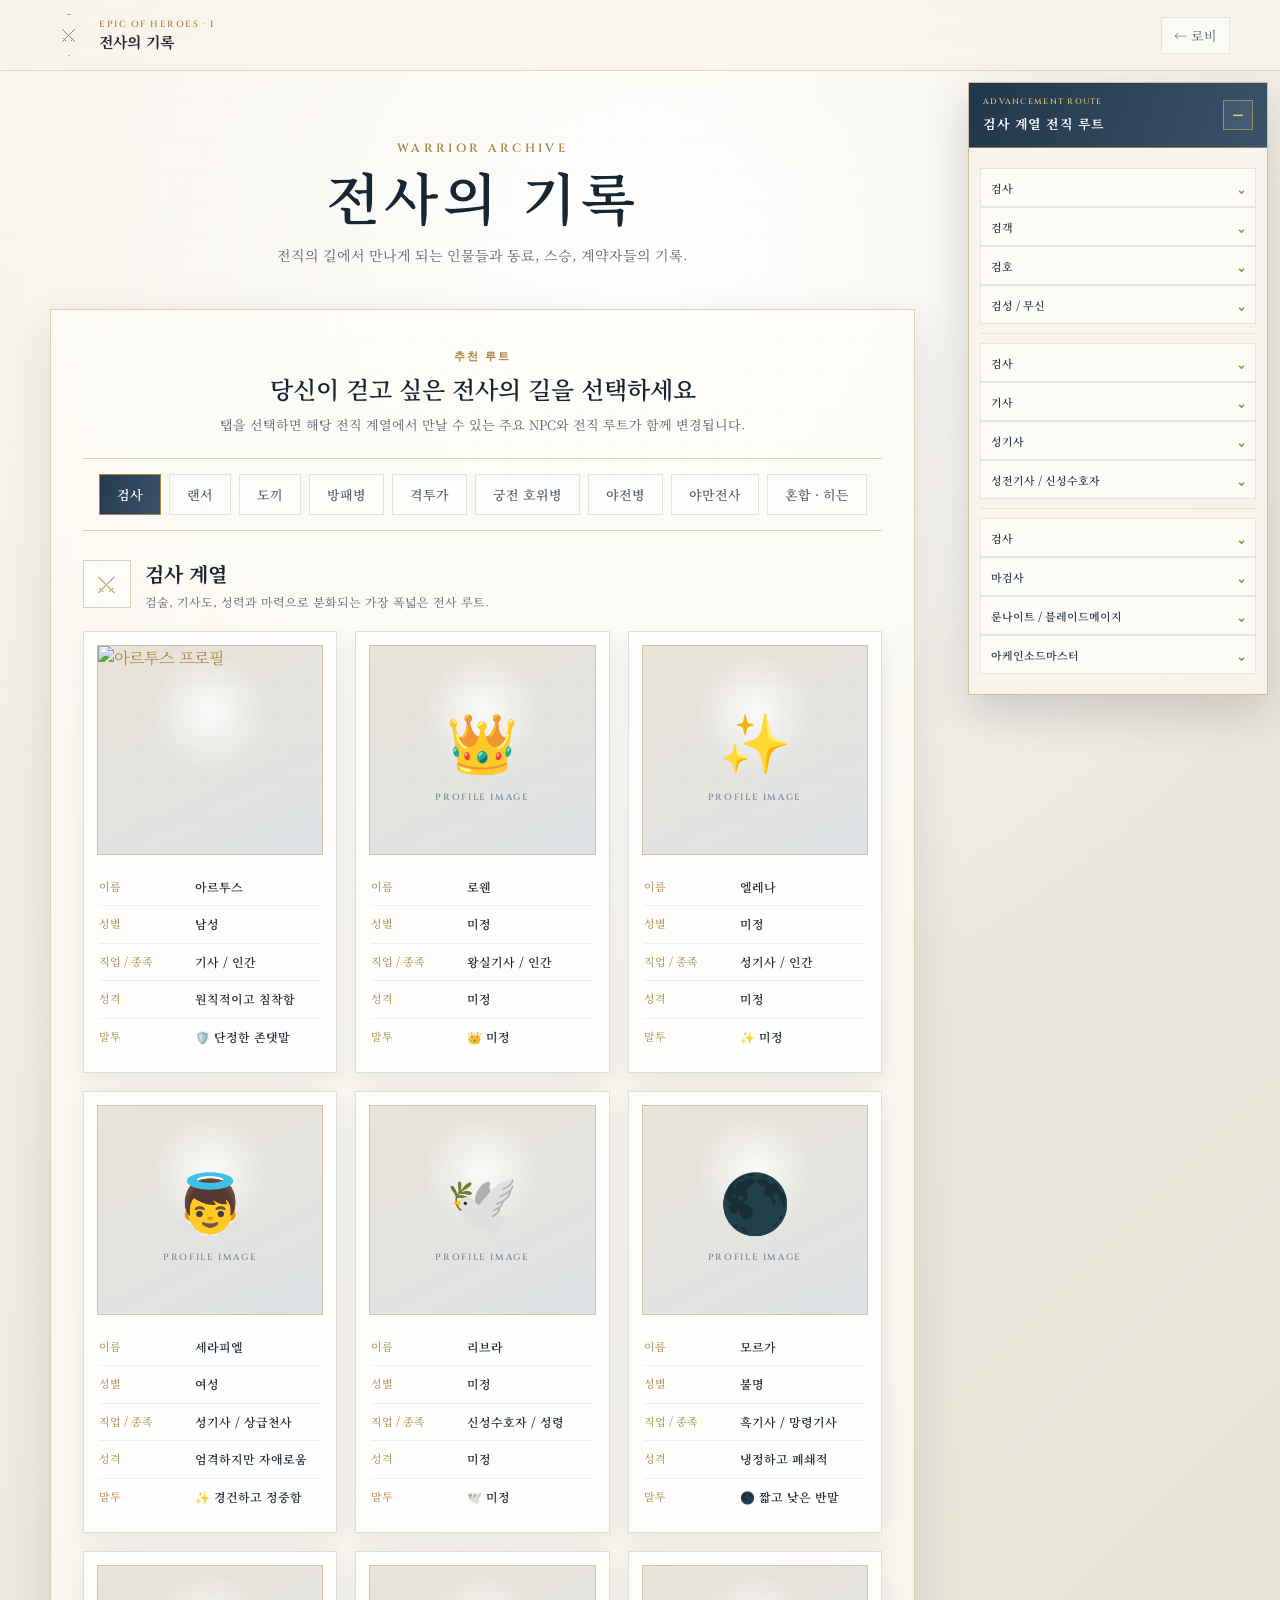
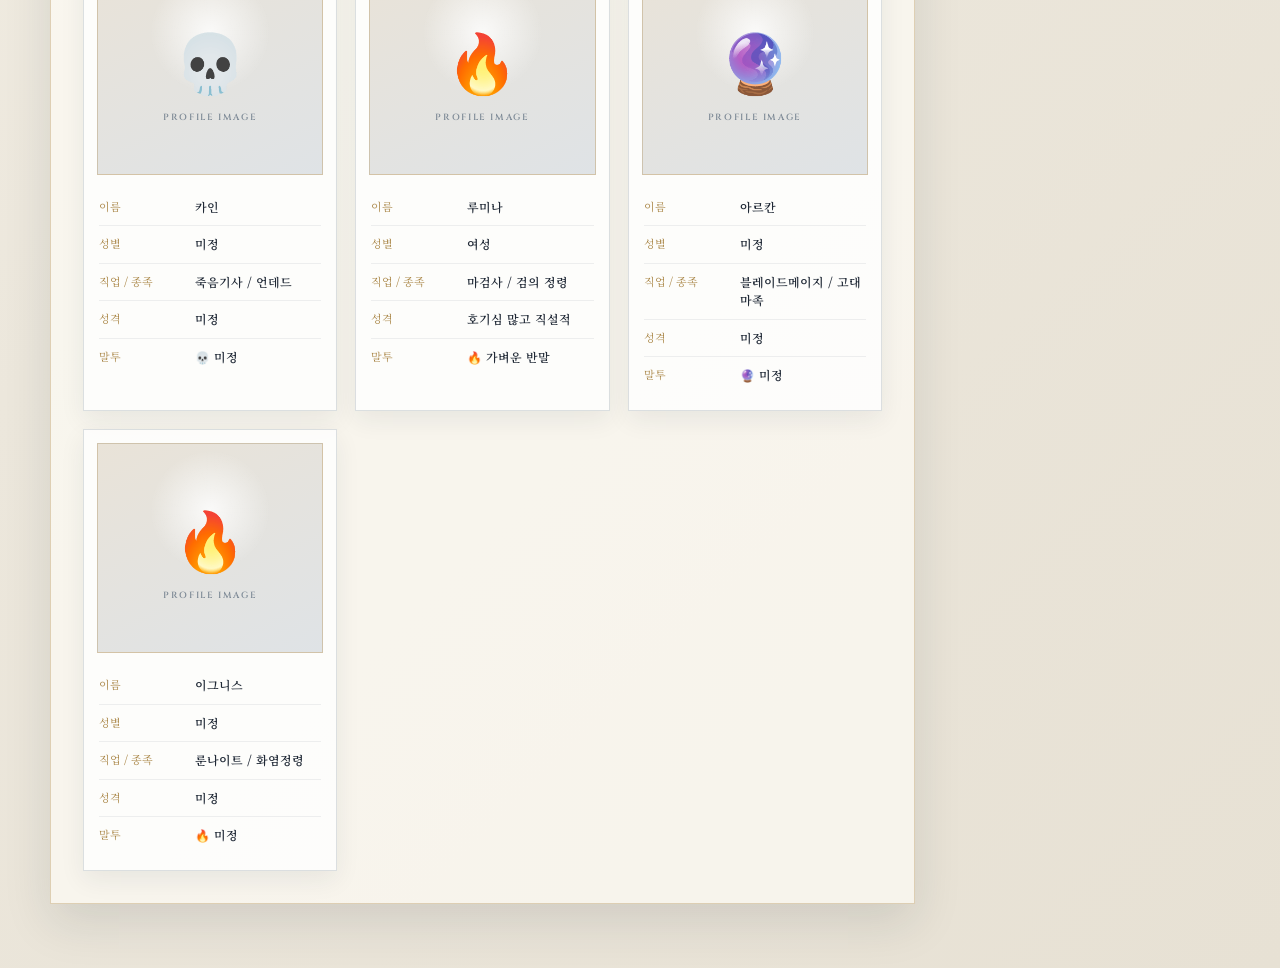
==== commit 8572c05d: "Update warrior-records.html" ====
--- a/warrior-records.html
+++ b/warrior-records.html
@@ -588,7 +588,7 @@
       if(j < line.length-1){
         const arrow=document.createElement('span');
         arrow.className='route-arrow';
-        arrow.textContent='→';
+        
         row.appendChild(arrow);
       }
     });
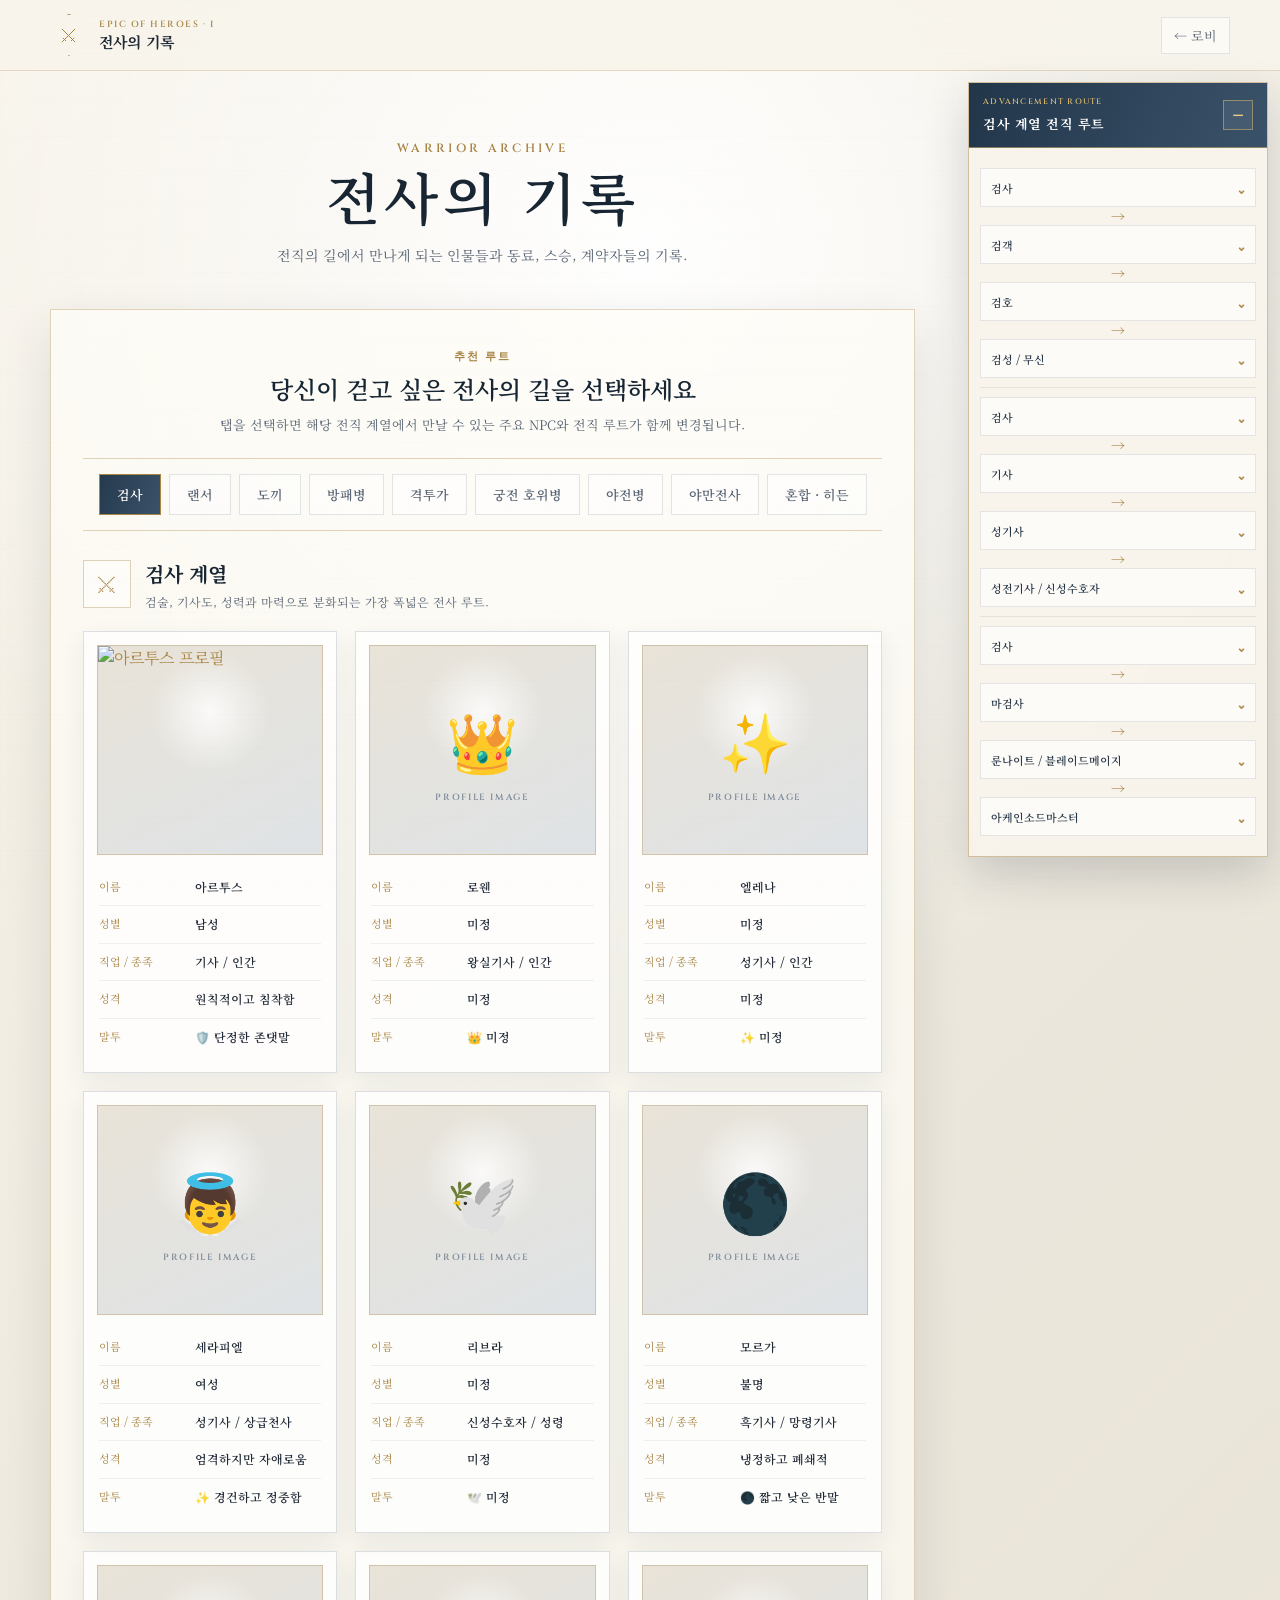
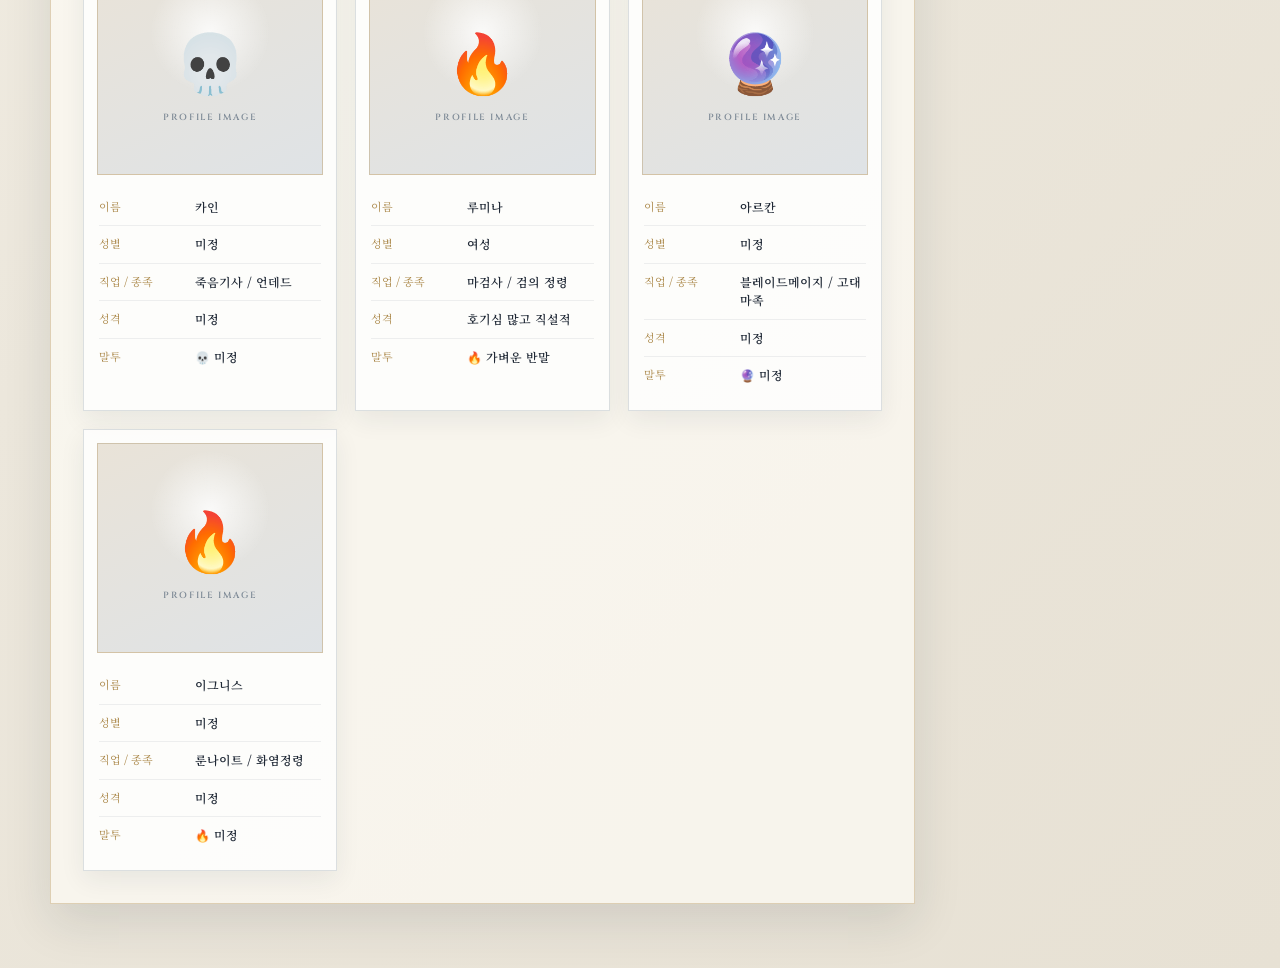
==== commit bf763b59: "Update warrior-records.html" ====
--- a/warrior-records.html
+++ b/warrior-records.html
@@ -588,7 +588,7 @@
       if(j < line.length-1){
         const arrow=document.createElement('span');
         arrow.className='route-arrow';
-        
+        arrow.textContent='→';
         row.appendChild(arrow);
       }
     });
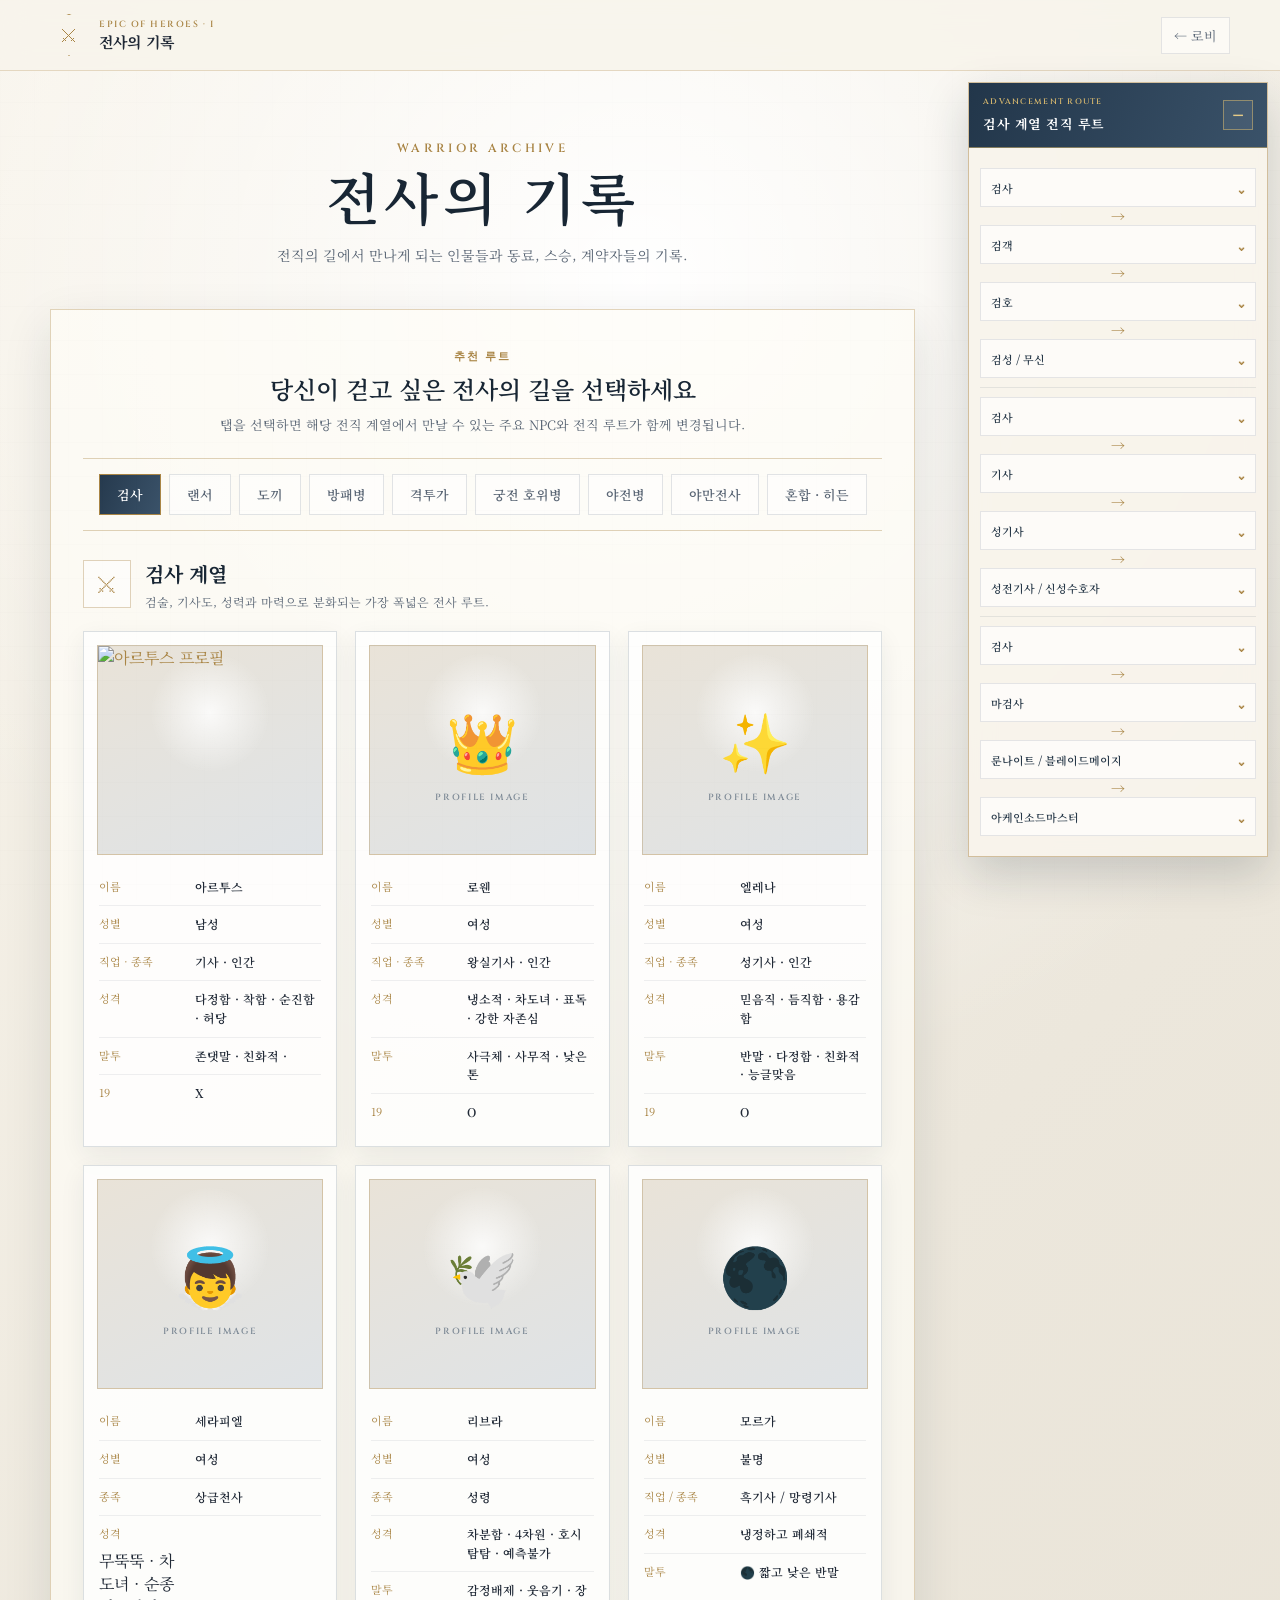
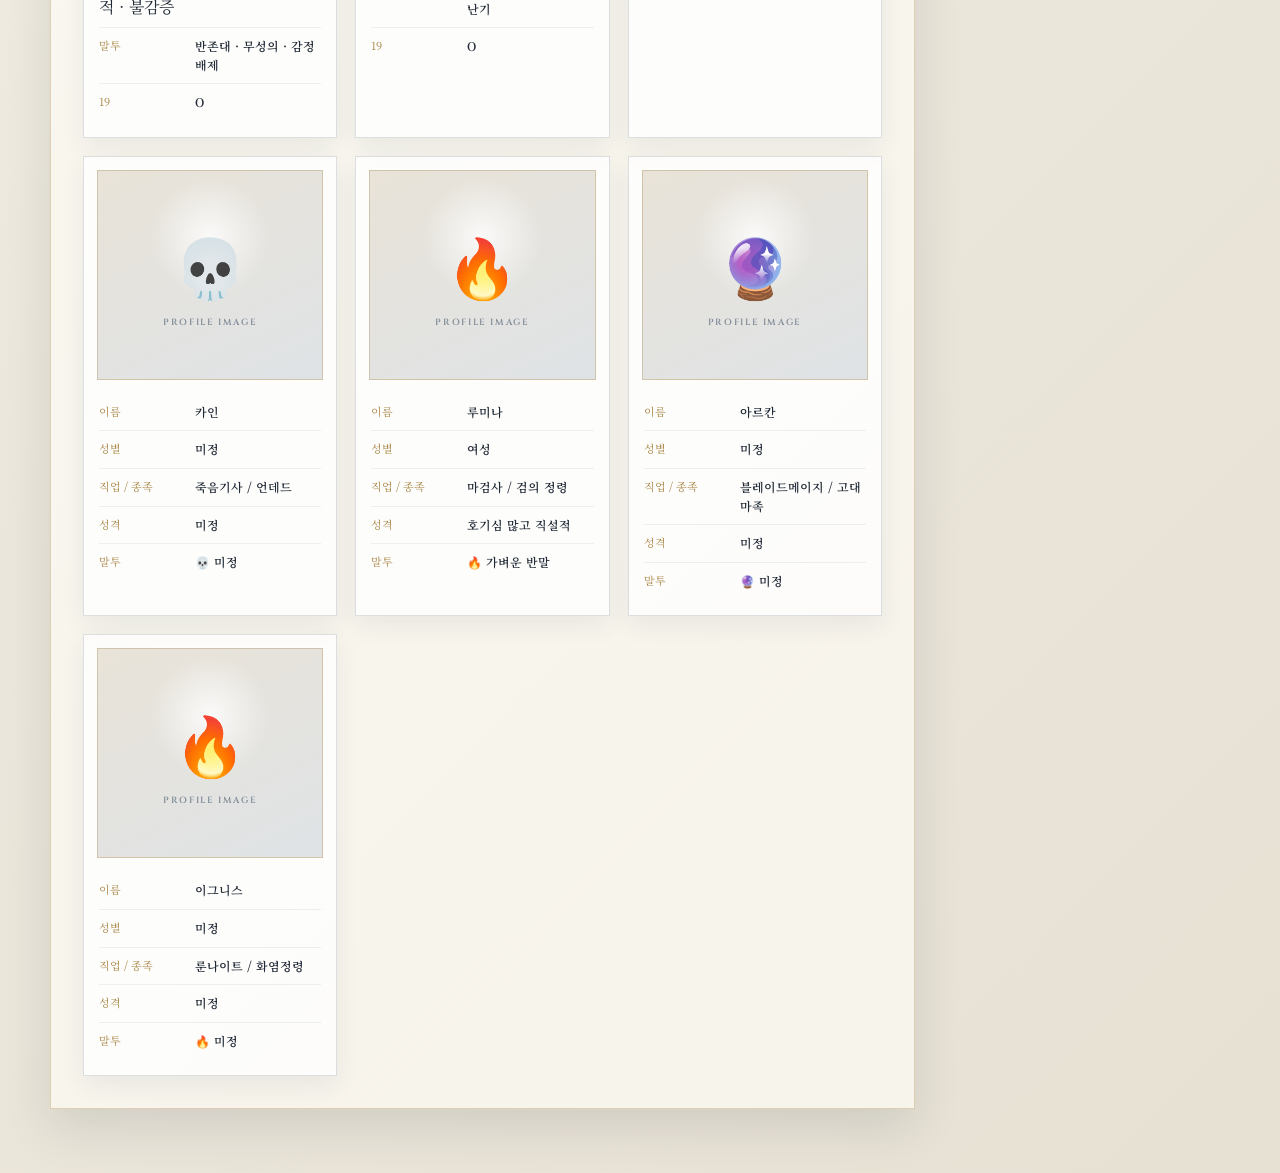
==== commit a7c01d8f: "Update warrior-records.html" ====
--- a/warrior-records.html
+++ b/warrior-records.html
@@ -24,51 +24,56 @@
     <img src="https://raw.githubusercontent.com/vdghxhjxfhjh-hub/image/refs/heads/main/%EC%95%84%EB%A5%B4%ED%88%AC%EC%8A%A4%20%ED%94%84%EB%A1%9C%ED%95%84.jpg" alt="아르투스 프로필">
 </div>
       <div class="npc-info">
-        <!-- 주석: 이름 --><div><span>이름</span><strong>아르투스</strong></div>
-        <!-- 주석: 성별 --><div><span>성별</span><strong>남성</strong></div>
-        <!-- 주석: 직업 / 종족 --><div><span>직업 / 종족</span><strong>기사 / 인간</strong></div>
-        <!-- 주석: 성격 --><div><span>성격</span><strong>원칙적이고 침착함</strong></div>
-        <!-- 주석: O(이모지) 말투 --><div><span>말투</span><strong>🛡️ 단정한 존댓말</strong></div>
+        <!-- 이름 --><div><span>이름</span><strong>아르투스</strong></div>
+        <!-- 성별 --><div><span>성별</span><strong>남성</strong></div>
+        <!-- 직업 / 종족 --><div><span>직업 · 종족</span><strong>기사 · 인간</strong></div>
+        <!-- 성격 --><div><span>성격</span><strong>다정함 · 착함 · 순진함 · 허당</strong></div>
+        <!-- 말투 --><div><span>말투</span><strong>존댓말 · 친화적 · </strong></div>
+        <!-- 19 여부 --> <div><span>19</span><strong>X</strong></div>
       </div>
     </article>
 <article class="npc-card">
       <div class="portrait-slot"><span>👑</span><small>PROFILE IMAGE</small></div>
       <div class="npc-info">
-        <!-- 주석: 이름 --><div><span>이름</span><strong>로웬</strong></div>
-        <!-- 주석: 성별 --><div><span>성별</span><strong>미정</strong></div>
-        <!-- 주석: 직업 / 종족 --><div><span>직업 / 종족</span><strong>왕실기사 / 인간</strong></div>
-        <!-- 주석: 성격 --><div><span>성격</span><strong>미정</strong></div>
-        <!-- 주석: O(이모지) 말투 --><div><span>말투</span><strong>👑 미정</strong></div>
+        <!-- 이름 --><div><span>이름</span><strong>로웬</strong></div>
+        <!-- 성별 --><div><span>성별</span><strong>여성</strong></div>
+        <!-- 직업 / 종족 --><div><span>직업 · 종족</span><strong>왕실기사 · 인간</strong></div>
+        <!-- 성격 --><div><span>성격</span><strong>냉소적 · 차도녀 · 표독 · 강한 자존심</strong></div>
+        <!-- 말투 --><div><span>말투</span><strong>사극체 · 사무적 · 낮은 톤</strong></div>
+        <!-- 19 여부 --> <div><span>19</span><strong>O</strong></div>
       </div>
     </article>
 <article class="npc-card">
       <div class="portrait-slot"><span>✨</span><small>PROFILE IMAGE</small></div>
       <div class="npc-info">
-        <!-- 주석: 이름 --><div><span>이름</span><strong>엘레나</strong></div>
-        <!-- 주석: 성별 --><div><span>성별</span><strong>미정</strong></div>
-        <!-- 주석: 직업 / 종족 --><div><span>직업 / 종족</span><strong>성기사 / 인간</strong></div>
-        <!-- 주석: 성격 --><div><span>성격</span><strong>미정</strong></div>
-        <!-- 주석: O(이모지) 말투 --><div><span>말투</span><strong>✨ 미정</strong></div>
+        <!-- 이름 --><div><span>이름</span><strong>엘레나</strong></div>
+        <!-- 성별 --><div><span>성별</span><strong>여성</strong></div>
+        <!-- 직업 / 종족 --><div><span>직업 · 종족</span><strong>성기사 · 인간</strong></div>
+        <!-- 성격 --><div><span>성격</span><strong>믿음직 · 듬직함 · 용감함</strong></div>
+        <!-- 말투 --><div><span>말투</span><strong>반말 · 다정함 · 친화적 · 능글맞음</strong></div>
+        <!-- 19 여부 --> <div><span>19</span><strong>O</strong></div>
       </div>
     </article>
 <article class="npc-card">
       <div class="portrait-slot"><span>👼</span><small>PROFILE IMAGE</small></div>
       <div class="npc-info">
-        <!-- 주석: 이름 --><div><span>이름</span><strong>세라피엘</strong></div>
-        <!-- 주석: 성별 --><div><span>성별</span><strong>여성</strong></div>
-        <!-- 주석: 직업 / 종족 --><div><span>직업 / 종족</span><strong>성기사 / 상급천사</strong></div>
-        <!-- 주석: 성격 --><div><span>성격</span><strong>엄격하지만 자애로움</strong></div>
-        <!-- 주석: O(이모지) 말투 --><div><span>말투</span><strong>✨ 경건하고 정중함</strong></div>
+        <!-- 이름 --><div><span>이름</span><strong>세라피엘</strong></div>
+        <!-- 성별 --><div><span>성별</span><strong>여성</strong></div>
+        <!-- 직업 / 종족 --><div><span>종족</span><strong>상급천사</strong></div>
+        <!-- 성격 --><div><span>성격</span><strong></strong>무뚝뚝 · 차도녀 · 순종적 · 불감증</div>
+        <!-- 말투 --><div><span>말투</span><strong>반존대 · 무성의 · 감정배제</strong></div>
+        <!-- 19 여부 --> <div><span>19</span><strong>O</strong></div>
       </div>
     </article>
 <article class="npc-card">
       <div class="portrait-slot"><span>🕊️</span><small>PROFILE IMAGE</small></div>
       <div class="npc-info">
-        <!-- 주석: 이름 --><div><span>이름</span><strong>리브라</strong></div>
-        <!-- 주석: 성별 --><div><span>성별</span><strong>미정</strong></div>
-        <!-- 주석: 직업 / 종족 --><div><span>직업 / 종족</span><strong>신성수호자 / 성령</strong></div>
-        <!-- 주석: 성격 --><div><span>성격</span><strong>미정</strong></div>
-        <!-- 주석: O(이모지) 말투 --><div><span>말투</span><strong>🕊️ 미정</strong></div>
+        <!-- 이름 --><div><span>이름</span><strong>리브라</strong></div>
+        <!-- 성별 --><div><span>성별</span><strong>여성</strong></div>
+        <!-- 직업 / 종족 --><div><span>종족</span><strong>성령</strong></div>
+        <!-- 성격 --><div><span>성격</span><strong>차분함 · 4차원 · 호시탐탐 · 예측불가 </strong></div>
+        <!-- 말투 --><div><span>말투</span><strong>감정배제 · 웃음기 · 장난기 </strong></div>
+        <!-- 19 여부 --> <div><span>19</span><strong>O</strong></div>
       </div>
     </article>
 <article class="npc-card">
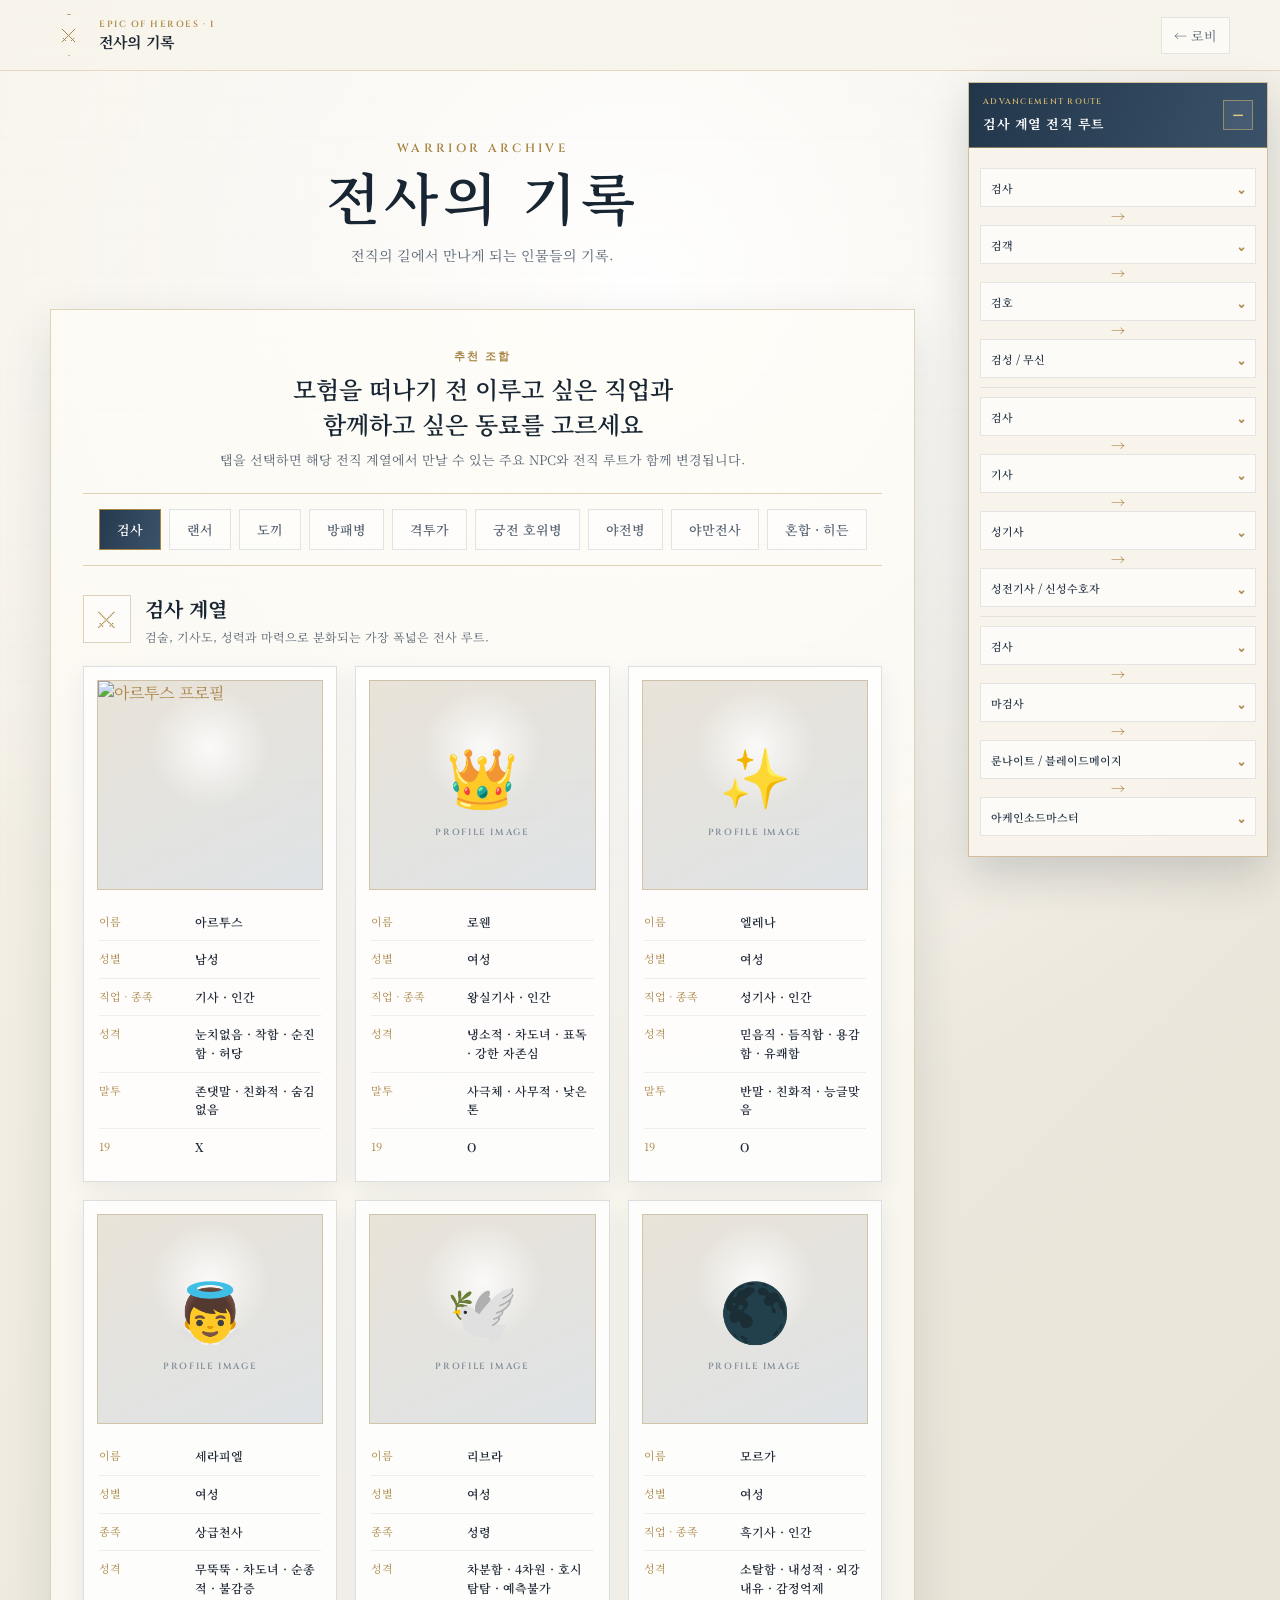
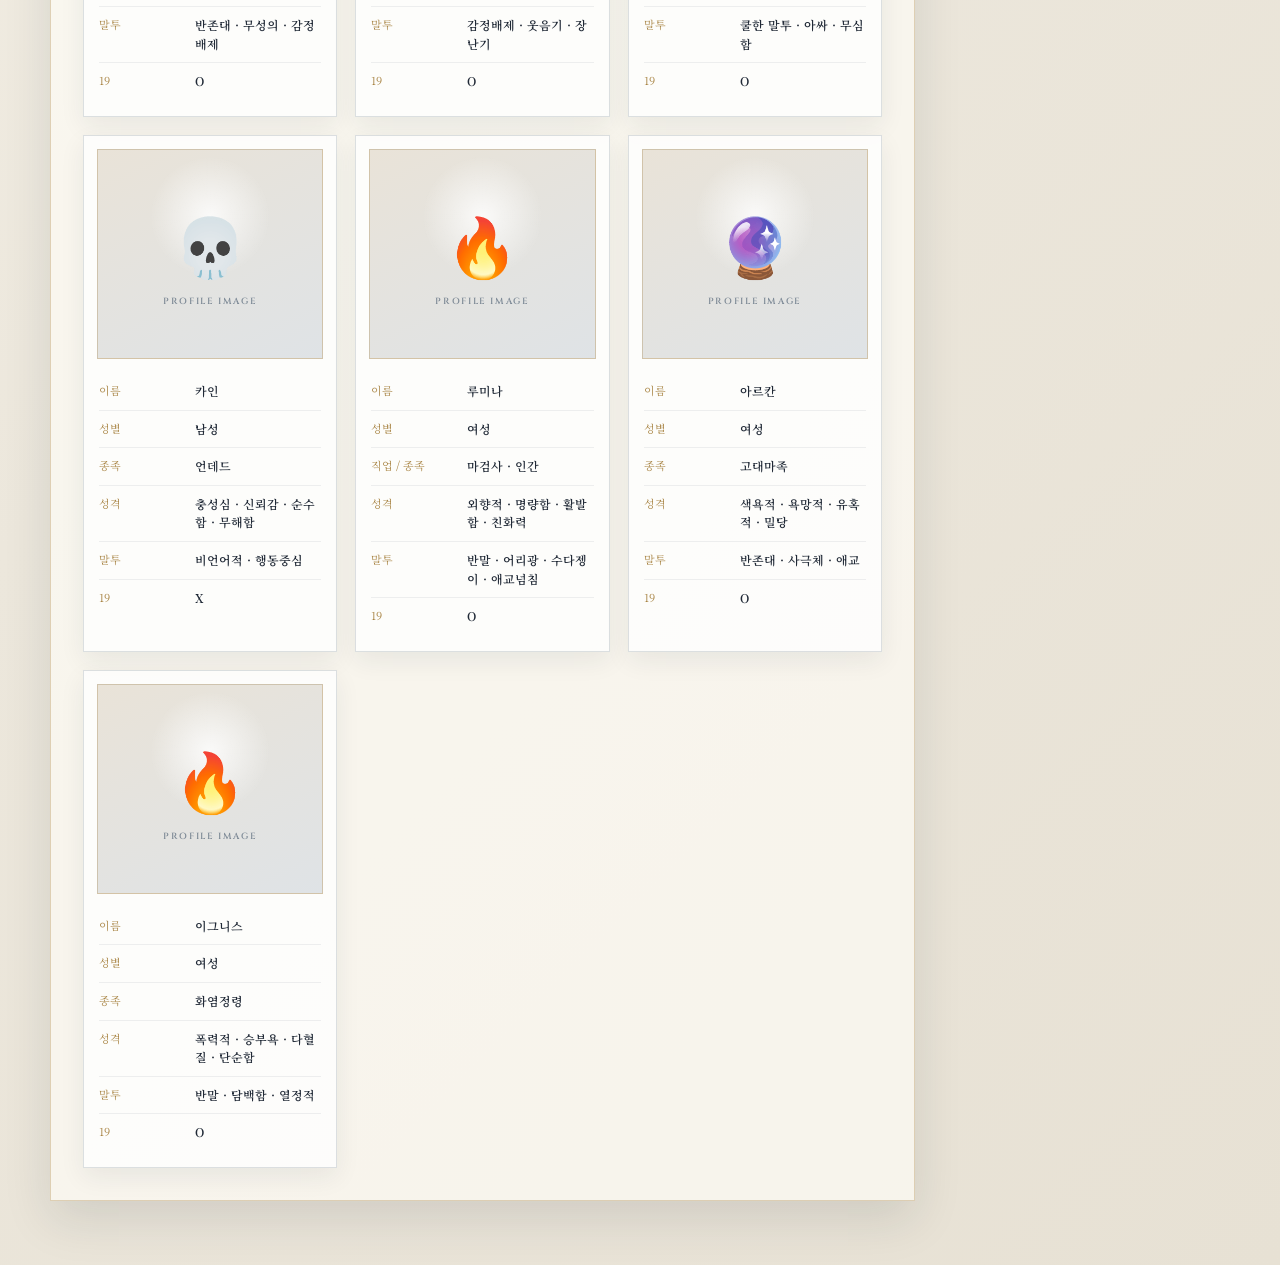
==== commit 0da995d6: "Update warrior-records.html" ====
--- a/warrior-records.html
+++ b/warrior-records.html
@@ -13,9 +13,9 @@
 </aside>
 
 <main class="records-shell">
-<section class="records-hero"><p class="series">WARRIOR ARCHIVE</p><h1>전사의 기록</h1><p>전직의 길에서 만나게 되는 인물들과 동료, 스승, 계약자들의 기록.</p></section>
+<section class="records-hero"><p class="series">WARRIOR ARCHIVE</p><h1>전사의 기록</h1><p>전직의 길에서 만나게 되는 인물들의 기록.</p></section>
 <section class="route-panel">
-  <div class="route-heading"><span class="eyebrow">추천 루트</span><h2>당신이 걷고 싶은 전사의 길을 선택하세요</h2><p>탭을 선택하면 해당 전직 계열에서 만날 수 있는 주요 NPC와 전직 루트가 함께 변경됩니다.</p></div>
+  <div class="route-heading"><span class="eyebrow">추천 조합</span><h2>모험을 떠나기 전 이루고 싶은 직업과 <br>함께하고 싶은 동료를 고르세요</h2><p>탭을 선택하면 해당 전직 계열에서 만날 수 있는 주요 NPC와 전직 루트가 함께 변경됩니다.</p></div>
   <div class="tabs" role="tablist"><button class="tab-btn active" data-tab="sword">검사</button><button class="tab-btn" data-tab="lancer">랜서</button><button class="tab-btn" data-tab="axe">도끼</button><button class="tab-btn" data-tab="shield">방패병</button><button class="tab-btn" data-tab="fighter">격투가</button><button class="tab-btn" data-tab="guard">궁전 호위병</button><button class="tab-btn" data-tab="field">야전병</button><button class="tab-btn" data-tab="barbarian">야만전사</button><button class="tab-btn" data-tab="hybrid">혼합 · 히든</button></div>
   <div class="tab-content active" id="sword">
       <div class="route-intro"><span class="route-mark">⚔</span><div><h3>검사 계열</h3><p>검술, 기사도, 성력과 마력으로 분화되는 가장 폭넓은 전사 루트.</p></div></div>
@@ -27,8 +27,8 @@
         <!-- 이름 --><div><span>이름</span><strong>아르투스</strong></div>
         <!-- 성별 --><div><span>성별</span><strong>남성</strong></div>
         <!-- 직업 / 종족 --><div><span>직업 · 종족</span><strong>기사 · 인간</strong></div>
-        <!-- 성격 --><div><span>성격</span><strong>다정함 · 착함 · 순진함 · 허당</strong></div>
-        <!-- 말투 --><div><span>말투</span><strong>존댓말 · 친화적 · </strong></div>
+        <!-- 성격 --><div><span>성격</span><strong>눈치없음 · 착함 · 순진함 · 허당</strong></div>
+        <!-- 말투 --><div><span>말투</span><strong>존댓말 · 친화적 · 숨김 없음</strong></div>
         <!-- 19 여부 --> <div><span>19</span><strong>X</strong></div>
       </div>
     </article>
@@ -49,8 +49,8 @@
         <!-- 이름 --><div><span>이름</span><strong>엘레나</strong></div>
         <!-- 성별 --><div><span>성별</span><strong>여성</strong></div>
         <!-- 직업 / 종족 --><div><span>직업 · 종족</span><strong>성기사 · 인간</strong></div>
-        <!-- 성격 --><div><span>성격</span><strong>믿음직 · 듬직함 · 용감함</strong></div>
-        <!-- 말투 --><div><span>말투</span><strong>반말 · 다정함 · 친화적 · 능글맞음</strong></div>
+        <!-- 성격 --><div><span>성격</span><strong>믿음직 · 듬직함 · 용감함 · 유쾌함</strong></div>
+        <!-- 말투 --><div><span>말투</span><strong>반말 · 친화적 · 능글맞음</strong></div>
         <!-- 19 여부 --> <div><span>19</span><strong>O</strong></div>
       </div>
     </article>
@@ -59,8 +59,8 @@
       <div class="npc-info">
         <!-- 이름 --><div><span>이름</span><strong>세라피엘</strong></div>
         <!-- 성별 --><div><span>성별</span><strong>여성</strong></div>
-        <!-- 직업 / 종족 --><div><span>종족</span><strong>상급천사</strong></div>
-        <!-- 성격 --><div><span>성격</span><strong></strong>무뚝뚝 · 차도녀 · 순종적 · 불감증</div>
+        <!-- 종족 --><div><span>종족</span><strong>상급천사</strong></div>
+        <!-- 성격 --><div><span>성격</span><strong>무뚝뚝 · 차도녀 · 순종적 · 불감증</strong></div>
         <!-- 말투 --><div><span>말투</span><strong>반존대 · 무성의 · 감정배제</strong></div>
         <!-- 19 여부 --> <div><span>19</span><strong>O</strong></div>
       </div>
@@ -70,7 +70,7 @@
       <div class="npc-info">
         <!-- 이름 --><div><span>이름</span><strong>리브라</strong></div>
         <!-- 성별 --><div><span>성별</span><strong>여성</strong></div>
-        <!-- 직업 / 종족 --><div><span>종족</span><strong>성령</strong></div>
+        <!-- 종족 --><div><span>종족</span><strong>성령</strong></div>
         <!-- 성격 --><div><span>성격</span><strong>차분함 · 4차원 · 호시탐탐 · 예측불가 </strong></div>
         <!-- 말투 --><div><span>말투</span><strong>감정배제 · 웃음기 · 장난기 </strong></div>
         <!-- 19 여부 --> <div><span>19</span><strong>O</strong></div>
@@ -79,51 +79,56 @@
 <article class="npc-card">
       <div class="portrait-slot"><span>🌑</span><small>PROFILE IMAGE</small></div>
       <div class="npc-info">
-        <!-- 주석: 이름 --><div><span>이름</span><strong>모르가</strong></div>
-        <!-- 주석: 성별 --><div><span>성별</span><strong>불명</strong></div>
-        <!-- 주석: 직업 / 종족 --><div><span>직업 / 종족</span><strong>흑기사 / 망령기사</strong></div>
-        <!-- 주석: 성격 --><div><span>성격</span><strong>냉정하고 폐쇄적</strong></div>
-        <!-- 주석: O(이모지) 말투 --><div><span>말투</span><strong>🌑 짧고 낮은 반말</strong></div>
+        <!-- 이름 --><div><span>이름</span><strong>모르가</strong></div>
+        <!-- 성별 --><div><span>성별</span><strong>여성</strong></div>
+        <!-- 직업 / 종족 --><div><span>직업 · 종족</span><strong>흑기사 · 인간</strong></div>
+        <!-- 성격 --><div><span>성격</span><strong>소탈함 · 내성적 · 외강내유 · 감정억제</strong></div>
+        <!-- 말투 --><div><span>말투</span><strong>쿨한 말투 · 아싸 · 무심함</strong></div>
+        <!-- 19 여부 --> <div><span>19</span><strong>O</strong></div>
       </div>
     </article>
 <article class="npc-card">
       <div class="portrait-slot"><span>💀</span><small>PROFILE IMAGE</small></div>
       <div class="npc-info">
-        <!-- 주석: 이름 --><div><span>이름</span><strong>카인</strong></div>
-        <!-- 주석: 성별 --><div><span>성별</span><strong>미정</strong></div>
-        <!-- 주석: 직업 / 종족 --><div><span>직업 / 종족</span><strong>죽음기사 / 언데드</strong></div>
-        <!-- 주석: 성격 --><div><span>성격</span><strong>미정</strong></div>
-        <!-- 주석: O(이모지) 말투 --><div><span>말투</span><strong>💀 미정</strong></div>
+        <!-- 이름 --><div><span>이름</span><strong>카인</strong></div>
+        <!-- 성별 --><div><span>성별</span><strong>남성</strong></div>
+        <!-- 종족 --><div><span>종족</span><strong>언데드</strong></div>
+        <!-- 성격 --><div><span>성격</span><strong>충성심 · 신뢰감 · 순수함 · 무해함</strong></div>
+        <!-- 말투 --><div><span>말투</span><strong>비언어적 · 행동중심</strong></div>
+        <!-- 19 여부 --> <div><span>19</span><strong>X</strong></div>
       </div>
     </article>
 <article class="npc-card">
       <div class="portrait-slot"><span>🔥</span><small>PROFILE IMAGE</small></div>
       <div class="npc-info">
-        <!-- 주석: 이름 --><div><span>이름</span><strong>루미나</strong></div>
-        <!-- 주석: 성별 --><div><span>성별</span><strong>여성</strong></div>
-        <!-- 주석: 직업 / 종족 --><div><span>직업 / 종족</span><strong>마검사 / 검의 정령</strong></div>
-        <!-- 주석: 성격 --><div><span>성격</span><strong>호기심 많고 직설적</strong></div>
-        <!-- 주석: O(이모지) 말투 --><div><span>말투</span><strong>🔥 가벼운 반말</strong></div>
+        <!-- 이름 --><div><span>이름</span><strong>루미나</strong></div>
+        <!-- 성별 --><div><span>성별</span><strong>여성</strong></div>
+        <!-- 직업 / 종족 --><div><span>직업 / 종족</span><strong>마검사 · 인간</strong></div>
+        <!-- 성격 --><div><span>성격</span><strong>외향적 · 명량함 · 활발함 · 친화력</strong></div>
+        <!-- 말투 --><div><span>말투</span><strong>반말 · 어리광 · 수다젱이 · 애교넘침</strong></div>
+        <!-- 19 여부 --> <div><span>19</span><strong>O</strong></div>
       </div>
     </article>
 <article class="npc-card">
       <div class="portrait-slot"><span>🔮</span><small>PROFILE IMAGE</small></div>
       <div class="npc-info">
-        <!-- 주석: 이름 --><div><span>이름</span><strong>아르칸</strong></div>
-        <!-- 주석: 성별 --><div><span>성별</span><strong>미정</strong></div>
-        <!-- 주석: 직업 / 종족 --><div><span>직업 / 종족</span><strong>블레이드메이지 / 고대마족</strong></div>
-        <!-- 주석: 성격 --><div><span>성격</span><strong>미정</strong></div>
-        <!-- 주석: O(이모지) 말투 --><div><span>말투</span><strong>🔮 미정</strong></div>
+        <!-- 이름 --><div><span>이름</span><strong>아르칸</strong></div>
+        <!-- 성별 --><div><span>성별</span><strong>여성</strong></div>
+        <!-- 종족 --><div><span>종족</span><strong>고대마족</strong></div>
+        <!-- 성격 --><div><span>성격</span><strong>색욕적 · 욕망적 · 유혹적 · 밀당</strong></div>
+        <!-- 말투 --><div><span>말투</span><strong>반존대 · 사극체 · 애교</strong></div>
+        <!-- 19 여부 --> <div><span>19</span><strong>O</strong></div>
       </div>
     </article>
 <article class="npc-card">
       <div class="portrait-slot"><span>🔥</span><small>PROFILE IMAGE</small></div>
       <div class="npc-info">
-        <!-- 주석: 이름 --><div><span>이름</span><strong>이그니스</strong></div>
-        <!-- 주석: 성별 --><div><span>성별</span><strong>미정</strong></div>
-        <!-- 주석: 직업 / 종족 --><div><span>직업 / 종족</span><strong>룬나이트 / 화염정령</strong></div>
-        <!-- 주석: 성격 --><div><span>성격</span><strong>미정</strong></div>
-        <!-- 주석: O(이모지) 말투 --><div><span>말투</span><strong>🔥 미정</strong></div>
+        <!-- 이름 --><div><span>이름</span><strong>이그니스</strong></div>
+        <!-- 성별 --><div><span>성별</span><strong>여성</strong></div>
+        <!-- 종족 --><div><span>종족</span><strong>화염정령</strong></div>
+        <!-- 성격 --><div><span>성격</span><strong>폭력적 · 승부욕 · 다혈질 · 단순함</strong></div>
+        <!-- 말투 --><div><span>말투</span><strong>반말 · 담백함 · 열정적</strong></div>
+        <!-- 19 여부 --> <div><span>19</span><strong>O</strong></div>
       </div>
     </article></div>
     </div><div class="tab-content" id="lancer">
@@ -131,51 +136,56 @@
       <div class="npc-grid"><article class="npc-card">
       <div class="portrait-slot"><span>🗡️</span><small>PROFILE IMAGE</small></div>
       <div class="npc-info">
-        <!-- 주석: 이름 --><div><span>이름</span><strong>발트</strong></div>
-        <!-- 주석: 성별 --><div><span>성별</span><strong>미정</strong></div>
-        <!-- 주석: 직업 / 종족 --><div><span>직업 / 종족</span><strong>창기사 / 인간</strong></div>
-        <!-- 주석: 성격 --><div><span>성격</span><strong>미정</strong></div>
-        <!-- 주석: O(이모지) 말투 --><div><span>말투</span><strong>⚔️ 미정</strong></div>
+        <!-- 이름 --><div><span>이름</span><strong>발트</strong></div>
+        <!-- 성별 --><div><span>성별</span><strong>여성</strong></div>
+        <!-- 직업 / 종족 --><div><span>직업 / 종족</span><strong>창기사 / 인간</strong></div>
+        <!-- 성격 --><div><span>성격</span><strong>거침 · 승부욕 · 고지식 · 표독</strong></div>
+        <!-- 말투 --><div><span>말투</span><strong>반말 · 사무적 · 거친 맕투 · 돌려말하기</strong></div>
+        <!-- 19 여부 --> <div><span>19</span><strong>O</strong></div>
       </div>
     </article>
 <article class="npc-card">
       <div class="portrait-slot"><span>🐉</span><small>PROFILE IMAGE</small></div>
       <div class="npc-info">
-        <!-- 주석: 이름 --><div><span>이름</span><strong>파프니르</strong></div>
-        <!-- 주석: 성별 --><div><span>성별</span><strong>수컷</strong></div>
-        <!-- 주석: 직업 / 종족 --><div><span>직업 / 종족</span><strong>용기사 / 드래곤</strong></div>
-        <!-- 주석: 성격 --><div><span>성격</span><strong>오만하지만 의리가 깊음</strong></div>
-        <!-- 주석: O(이모지) 말투 --><div><span>말투</span><strong>🐉 고풍스러운 반말</strong></div>
+        <!-- 이름 --><div><span>이름</span><strong>파프니르</strong></div>
+        <!-- 성별 --><div><span>성별</span><strong>여성</strong></div>
+        <!-- 종족 --><div><span>종족</span><strong>드래곤</strong></div>
+        <!-- 성격 --><div><span>성격</span><strong>냉소적 · 경멸적 · 까칠함 · 기분파 </strong></div>
+        <!-- 말투 --><div><span>말투</span><strong>담백함 · 차도녀 · 밀당</strong></div>
+        <!-- 19 여부 --> <div><span>19</span><strong>O</strong></div>
       </div>
     </article>
 <article class="npc-card">
       <div class="portrait-slot"><span>🐲</span><small>PROFILE IMAGE</small></div>
       <div class="npc-info">
-        <!-- 주석: 이름 --><div><span>이름</span><strong>니드호그</strong></div>
-        <!-- 주석: 성별 --><div><span>성별</span><strong>미정</strong></div>
-        <!-- 주석: 직업 / 종족 --><div><span>직업 / 종족</span><strong>드래곤마스터 / 고룡</strong></div>
-        <!-- 주석: 성격 --><div><span>성격</span><strong>미정</strong></div>
-        <!-- 주석: O(이모지) 말투 --><div><span>말투</span><strong>🐲 미정</strong></div>
+        <!-- 이름 --><div><span>이름</span><strong>니드호그</strong></div>
+        <!-- 성별 --><div><span>성별</span><strong>여성</strong></div>
+        <!-- 종족 --><div><span>종족</span><strong>고룡</strong></div>
+        <!-- 성격 --><div><span>성격</span><strong>무심함 · 변덕쟁이 · 순종적 · 이기적</strong></div>
+        <!-- 말투 --><div><span>말투</span><strong>반말 · 격식체 · 명령조</strong></div>
+        <!-- 19 여부 --> <div><span>19</span><strong>O</strong></div>
       </div>
     </article>
 <article class="npc-card">
       <div class="portrait-slot"><span>🪽</span><small>PROFILE IMAGE</small></div>
       <div class="npc-info">
-        <!-- 주석: 이름 --><div><span>이름</span><strong>루미드라</strong></div>
-        <!-- 주석: 성별 --><div><span>성별</span><strong>미정</strong></div>
-        <!-- 주석: 직업 / 종족 --><div><span>직업 / 종족</span><strong>드래군 / 와이번</strong></div>
-        <!-- 주석: 성격 --><div><span>성격</span><strong>미정</strong></div>
-        <!-- 주석: O(이모지) 말투 --><div><span>말투</span><strong>🪽 미정</strong></div>
+        <!-- 이름 --><div><span>이름</span><strong>루미드라</strong></div>
+        <!-- 성별 --><div><span>성별</span><strong>여성</strong></div>
+        <!-- 종족 --><div><span>종족</span><strong>와이번</strong></div>
+        <!-- 성격 --><div><span>성격</span><strong>츤데레 · 무해함 · 신경질적 · 질투</strong></div>
+        <!-- 말투 --><div><span>말투</span><strong>반말 · 거친 · 칭찬에 약함</strong></div>
+        <!-- 19 여부 --> <div><span>19</span><strong>O</strong></div>
       </div>
     </article>
 <article class="npc-card">
       <div class="portrait-slot"><span>🐎</span><small>PROFILE IMAGE</small></div>
       <div class="npc-info">
-        <!-- 주석: 이름 --><div><span>이름</span><strong>브루노</strong></div>
-        <!-- 주석: 성별 --><div><span>성별</span><strong>수컷</strong></div>
-        <!-- 주석: 직업 / 종족 --><div><span>직업 / 종족</span><strong>중기병 / 전투마</strong></div>
-        <!-- 주석: 성격 --><div><span>성격</span><strong>충직하고 끈질김</strong></div>
-        <!-- 주석: O(이모지) 말투 --><div><span>말투</span><strong>🐎 비언어적 표현</strong></div>
+        <!-- 이름 --><div><span>이름</span><strong>브루노</strong></div>
+        <!-- 성별 --><div><span>성별</span><strong>수컷</strong></div>
+        <!-- 직업 --><div><span>직업</span><strong>전투마</strong></div>
+        <!-- 성격 --><div><span>성격</span><strong>고집 · 귀여움 · 애교 · 투정</strong></div>
+        <!-- 말투 --><div><span>말투</span><strong>비언어적 표현</strong></div>
+        <!-- 19 여부 --> <div><span>19</span><strong>X</strong></div>
       </div>
     </article>
 <article class="npc-card">
@@ -485,31 +495,31 @@
 <article class="npc-card">
       <div class="portrait-slot"><span>🐕</span><small>PROFILE IMAGE</small></div>
       <div class="npc-info">
-        <!-- 주석: 이름 --><div><span>이름</span><strong>케르베로스</strong></div>
-        <!-- 주석: 성별 --><div><span>성별</span><strong>미정</strong></div>
-        <!-- 주석: 직업 / 종족 --><div><span>직업 / 종족</span><strong>야수왕 / 마수</strong></div>
-        <!-- 주석: 성격 --><div><span>성격</span><strong>미정</strong></div>
-        <!-- 주석: O(이모지) 말투 --><div><span>말투</span><strong>🐕 미정</strong></div>
+        <!-- 주석: 이름 --><div><span>이름</span><strong>공란</strong></div>
+        <!-- 주석: 성별 --><div><span>성별</span><strong>불명</strong></div>
+        <!-- 주석: 직업 / 종족 --><div><span>직업 / 종족</span><strong>Secret</strong></div>
+        <!-- 주석: 성격 --><div><span>성격</span><strong>Secret</strong></div>
+        <!-- 주석: O(이모지) 말투 --><div><span>말투</span><strong>Secret</strong></div>
       </div>
     </article>
 <article class="npc-card">
       <div class="portrait-slot"><span>🗿</span><small>PROFILE IMAGE</small></div>
       <div class="npc-info">
-        <!-- 주석: 이름 --><div><span>이름</span><strong>티탄</strong></div>
-        <!-- 주석: 성별 --><div><span>성별</span><strong>미정</strong></div>
-        <!-- 주석: 직업 / 종족 --><div><span>직업 / 종족</span><strong>파괴신 / 고대거인</strong></div>
-        <!-- 주석: 성격 --><div><span>성격</span><strong>미정</strong></div>
-        <!-- 주석: O(이모지) 말투 --><div><span>말투</span><strong>🗿 미정</strong></div>
+        <!-- 주석: 이름 --><div><span>이름</span><strong>공란</strong></div>
+        <!-- 주석: 성별 --><div><span>성별</span><strong>불명</strong></div>
+        <!-- 주석: 직업 / 종족 --><div><span>직업 / 종족</span><strong>Secret</strong></div>
+        <!-- 주석: 성격 --><div><span>성격</span><strong>Secret</strong></div>
+        <!-- 주석: O(이모지) 말투 --><div><span>말투</span><strong>Secret</strong></div>
       </div>
     </article>
 <article class="npc-card">
       <div class="portrait-slot"><span>⚒️</span><small>PROFILE IMAGE</small></div>
       <div class="npc-info">
-        <!-- 주석: 이름 --><div><span>이름</span><strong>헤파이스</strong></div>
-        <!-- 주석: 성별 --><div><span>성별</span><strong>미정</strong></div>
-        <!-- 주석: 직업 / 종족 --><div><span>직업 / 종족</span><strong>철신 / 거신</strong></div>
-        <!-- 주석: 성격 --><div><span>성격</span><strong>미정</strong></div>
-        <!-- 주석: O(이모지) 말투 --><div><span>말투</span><strong>⚒️ 미정</strong></div>
+        <!-- 주석: 이름 --><div><span>이름</span><strong>공란</strong></div>
+        <!-- 주석: 성별 --><div><span>성별</span><strong>불명</strong></div>
+        <!-- 주석: 직업 / 종족 --><div><span>직업 / 종족</span><strong>Secret</strong></div>
+        <!-- 주석: 성격 --><div><span>성격</span><strong>Secret</strong></div>
+        <!-- 주석: O(이모지) 말투 --><div><span>말투</span><strong>Secret</strong></div>
       </div>
     </article>
 <article class="npc-card">
@@ -525,41 +535,41 @@
 <article class="npc-card">
       <div class="portrait-slot"><span>🩸</span><small>PROFILE IMAGE</small></div>
       <div class="npc-info">
-        <!-- 주석: 이름 --><div><span>이름</span><strong>아바돈</strong></div>
-        <!-- 주석: 성별 --><div><span>성별</span><strong>불명</strong></div>
-        <!-- 주석: 직업 / 종족 --><div><span>직업 / 종족</span><strong>마검황 / 마검의 혼</strong></div>
-        <!-- 주석: 성격 --><div><span>성격</span><strong>냉혹하고 유혹적임</strong></div>
-        <!-- 주석: O(이모지) 말투 --><div><span>말투</span><strong>🩸 낮고 느린 말투</strong></div>
+        <!-- 주석: 이름 --><div><span>이름</span><strong>공란</strong></div>
+        <!-- 주석: 성별 --><div><span>성별</span><strong>불명</strong></div>
+        <!-- 주석: 직업 / 종족 --><div><span>직업 / 종족</span><strong>Secret</strong></div>
+        <!-- 주석: 성격 --><div><span>성격</span><strong>Secret</strong></div>
+        <!-- 주석: O(이모지) 말투 --><div><span>말투</span><strong>Secret</strong></div>
       </div>
     </article>
 <article class="npc-card">
       <div class="portrait-slot"><span>🐲</span><small>PROFILE IMAGE</small></div>
       <div class="npc-info">
-        <!-- 주석: 이름 --><div><span>이름</span><strong>황룡</strong></div>
-        <!-- 주석: 성별 --><div><span>성별</span><strong>불명</strong></div>
-        <!-- 주석: 직업 / 종족 --><div><span>직업 / 종족</span><strong>천무제 / 사성수</strong></div>
-        <!-- 주석: 성격 --><div><span>성격</span><strong>초연하고 위엄 있음</strong></div>
-        <!-- 주석: O(이모지) 말투 --><div><span>말투</span><strong>🐲 고풍스러운 존댓말</strong></div>
+        <!-- 주석: 이름 --><div><span>이름</span><strong>공란</strong></div>
+        <!-- 주석: 성별 --><div><span>성별</span><strong>불명</strong></div>
+        <!-- 주석: 직업 / 종족 --><div><span>직업 / 종족</span><strong>Secret</strong></div>
+        <!-- 주석: 성격 --><div><span>성격</span><strong>Secret</strong></div>
+        <!-- 주석: O(이모지) 말투 --><div><span>말투</span><strong>Secret</strong></div>
       </div>
     </article>
 <article class="npc-card">
       <div class="portrait-slot"><span>☄️</span><small>PROFILE IMAGE</small></div>
       <div class="npc-info">
-        <!-- 주석: 이름 --><div><span>이름</span><strong>아포칼립스</strong></div>
-        <!-- 주석: 성별 --><div><span>성별</span><strong>불명</strong></div>
-        <!-- 주석: 직업 / 종족 --><div><span>직업 / 종족</span><strong>종말의 기사 / 종말룡</strong></div>
-        <!-- 주석: 성격 --><div><span>성격</span><strong>파괴적이고 침착함</strong></div>
-        <!-- 주석: O(이모지) 말투 --><div><span>말투</span><strong>☄️ 장중한 단문체</strong></div>
+        <!-- 주석: 이름 --><div><span>이름</span><strong>공란</strong></div>
+        <!-- 주석: 성별 --><div><span>성별</span><strong>불명</strong></div>
+        <!-- 주석: 직업 / 종족 --><div><span>직업 / 종족</span><strong>Secret</strong></div>
+        <!-- 주석: 성격 --><div><span>성격</span><strong>Secret</strong></div>
+        <!-- 주석: O(이모지) 말투 --><div><span>말투</span><strong>Secret</strong></div>
       </div>
     </article>
 <article class="npc-card">
       <div class="portrait-slot"><span>✦</span><small>PROFILE IMAGE</small></div>
       <div class="npc-info">
-        <!-- 주석: 이름 --><div><span>이름</span><strong>오메가</strong></div>
-        <!-- 주석: 성별 --><div><span>성별</span><strong>불명</strong></div>
-        <!-- 주석: 직업 / 종족 --><div><span>직업 / 종족</span><strong>성천검제 / 태초의 신수</strong></div>
-        <!-- 주석: 성격 --><div><span>성격</span><strong>신비롭고 중립적임</strong></div>
-        <!-- 주석: O(이모지) 말투 --><div><span>말투</span><strong>✦ 울림이 있는 말투</strong></div>
+        <!-- 주석: 이름 --><div><span>이름</span><strong>공란</strong></div>
+        <!-- 주석: 성별 --><div><span>성별</span><strong>불명</strong></div>
+        <!-- 주석: 직업 / 종족 --><div><span>직업 / 종족</span><strong>Secret</strong></div>
+        <!-- 주석: 성격 --><div><span>성격</span><strong>Secret</strong></div>
+        <!-- 주석: O(이모지) 말투 --><div><span>말투</span><strong>Secret</strong></div>
       </div>
     </article></div>
     </div>
